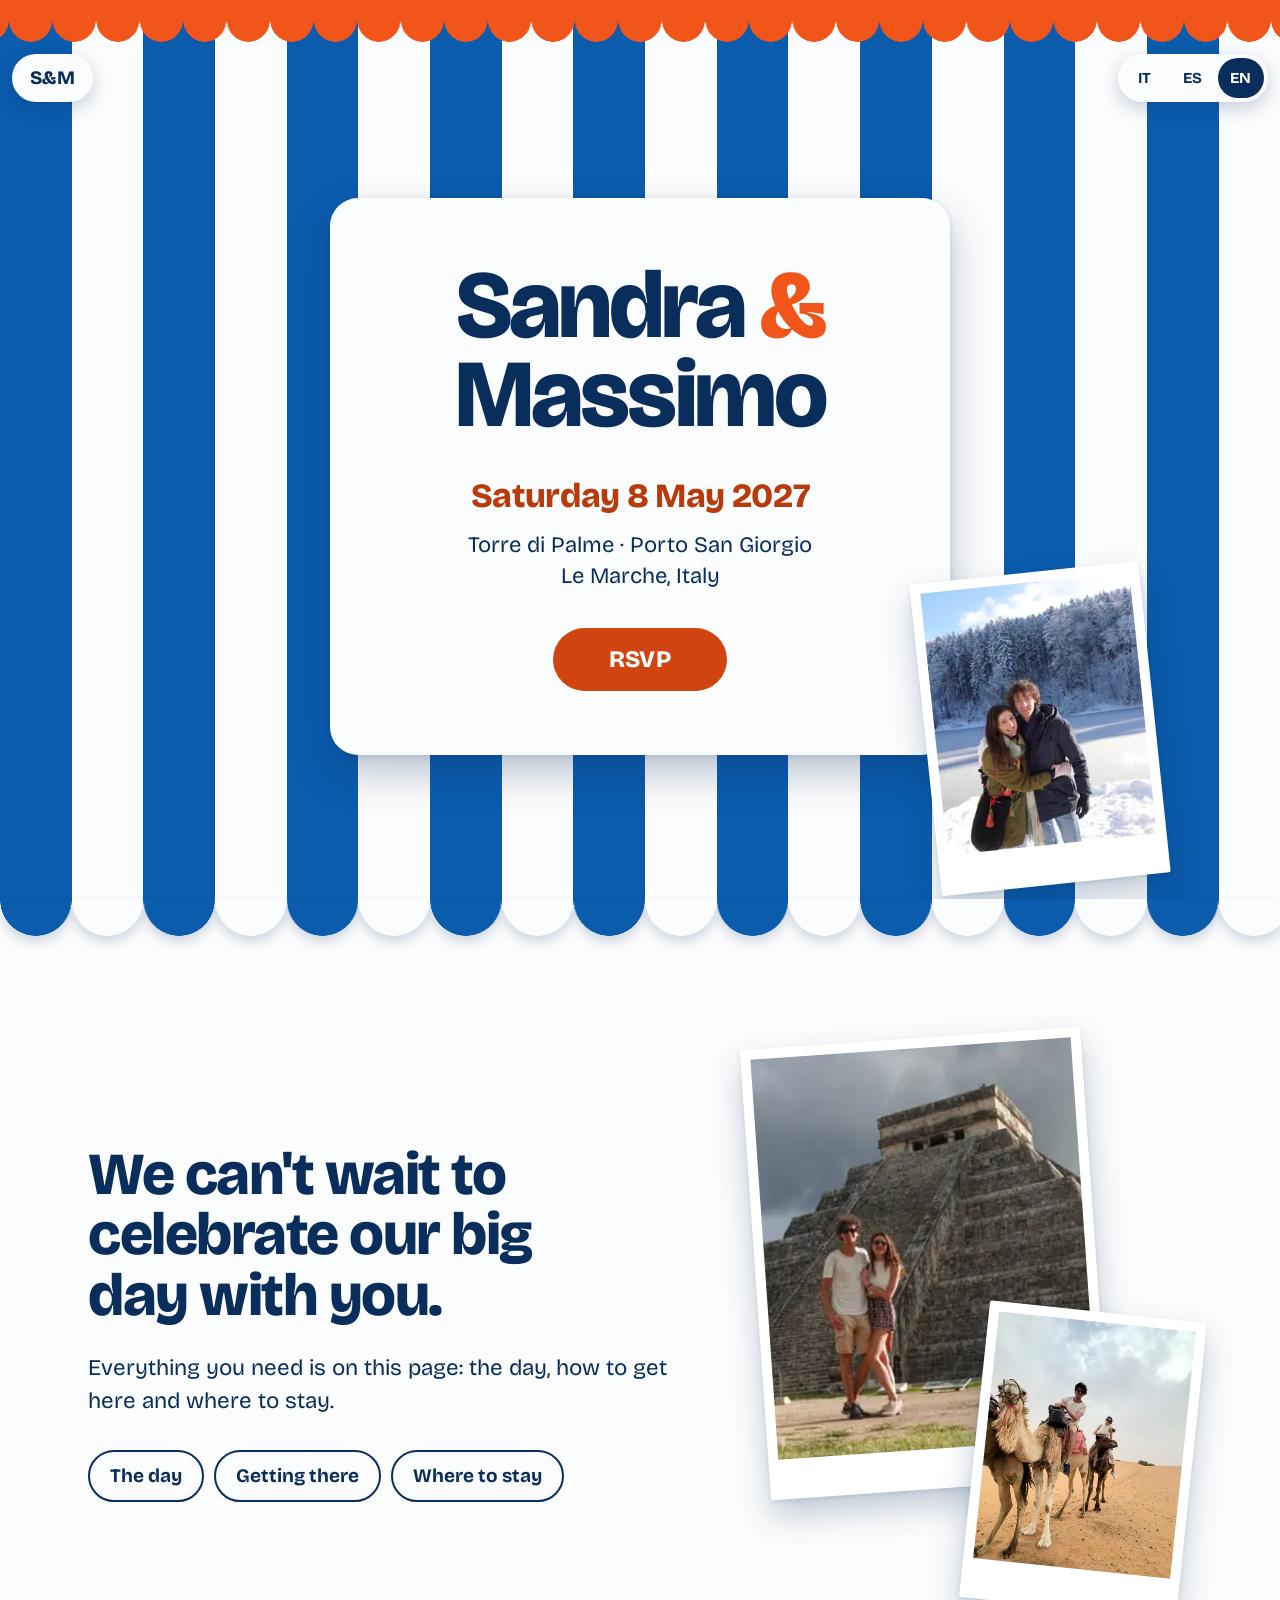
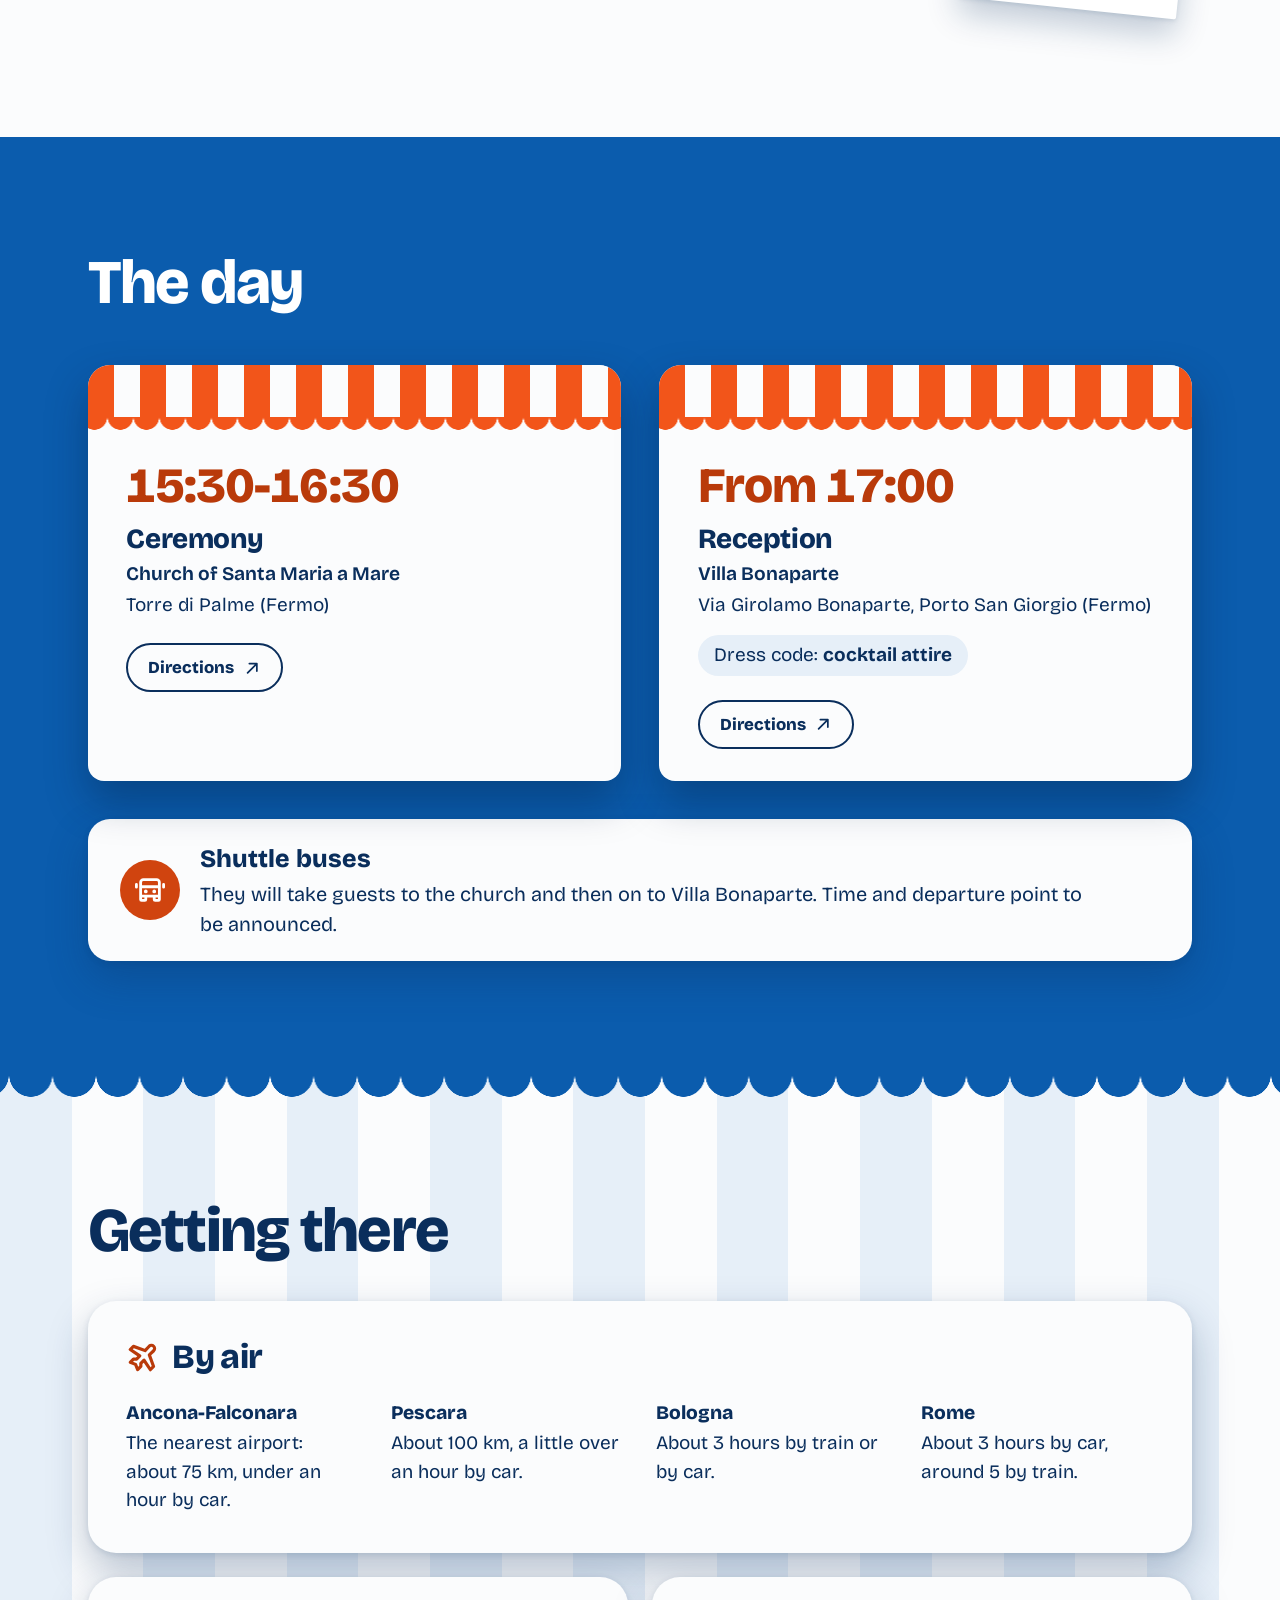
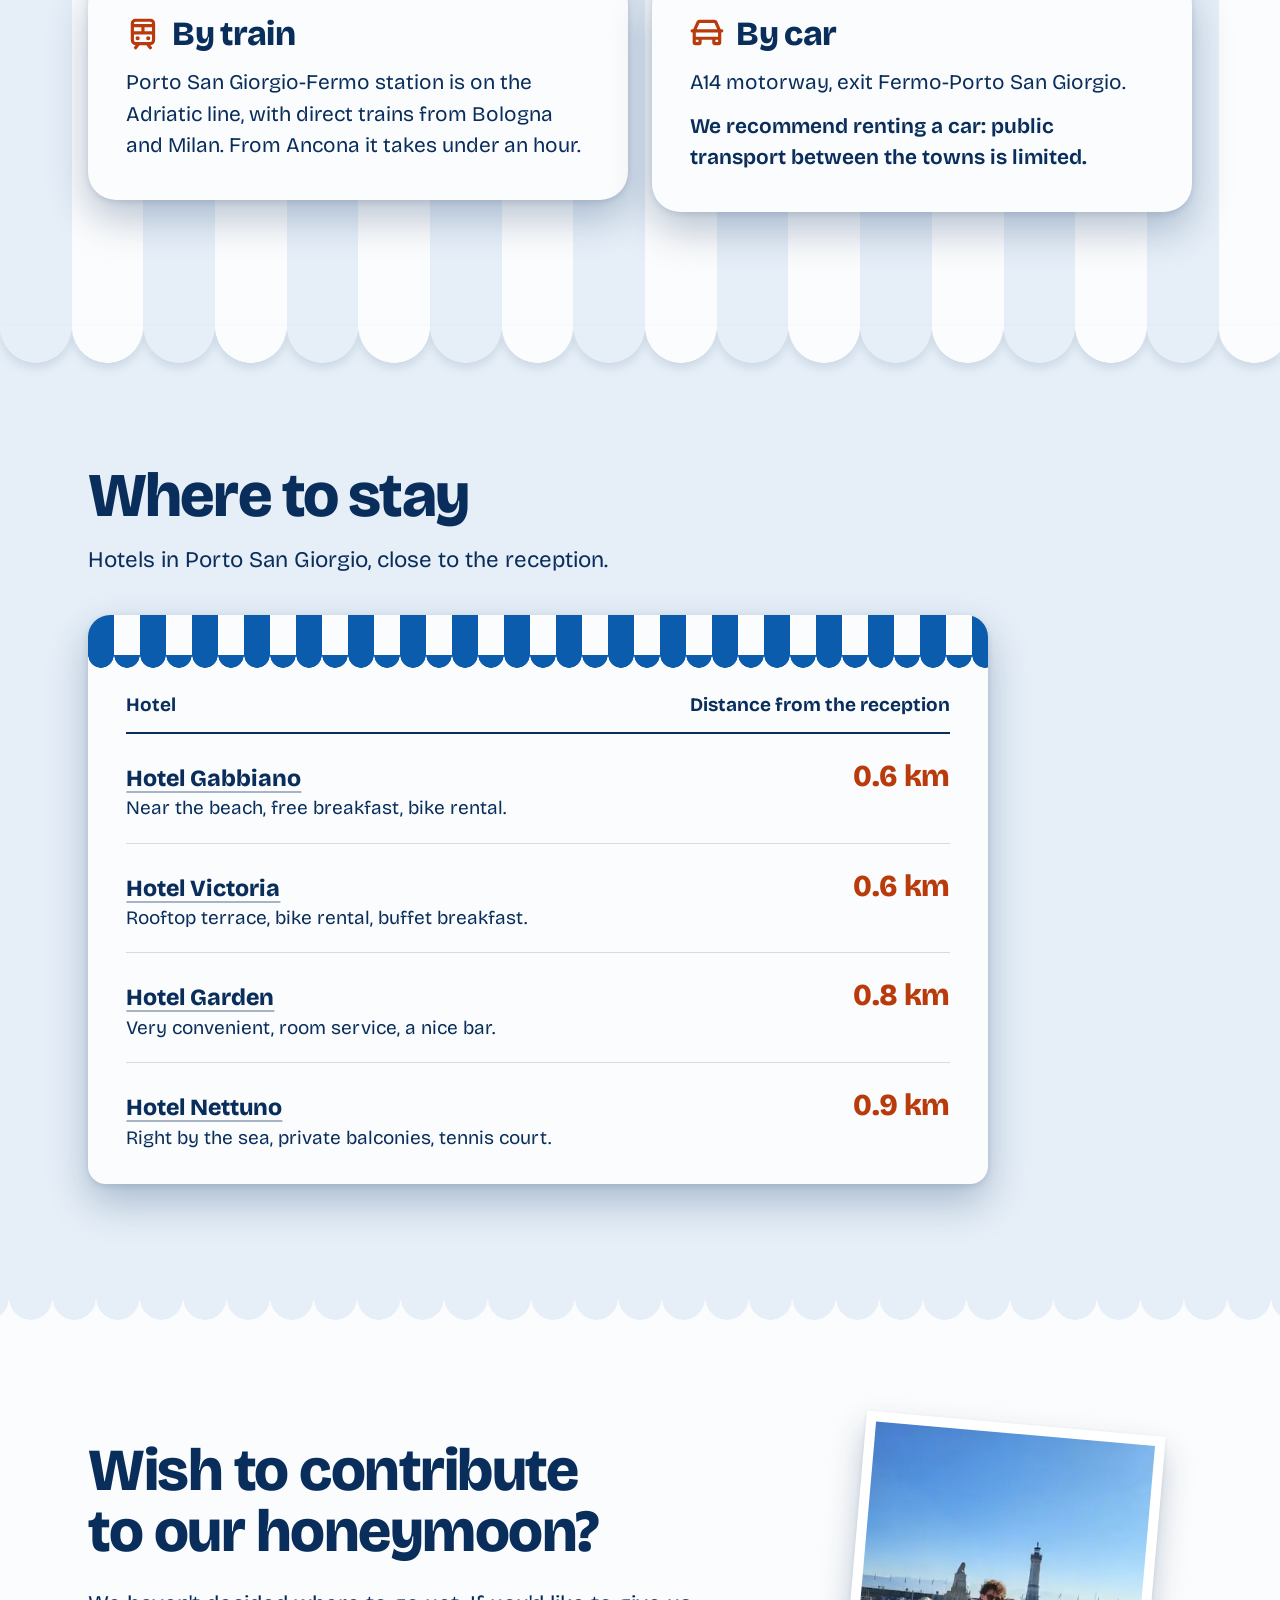
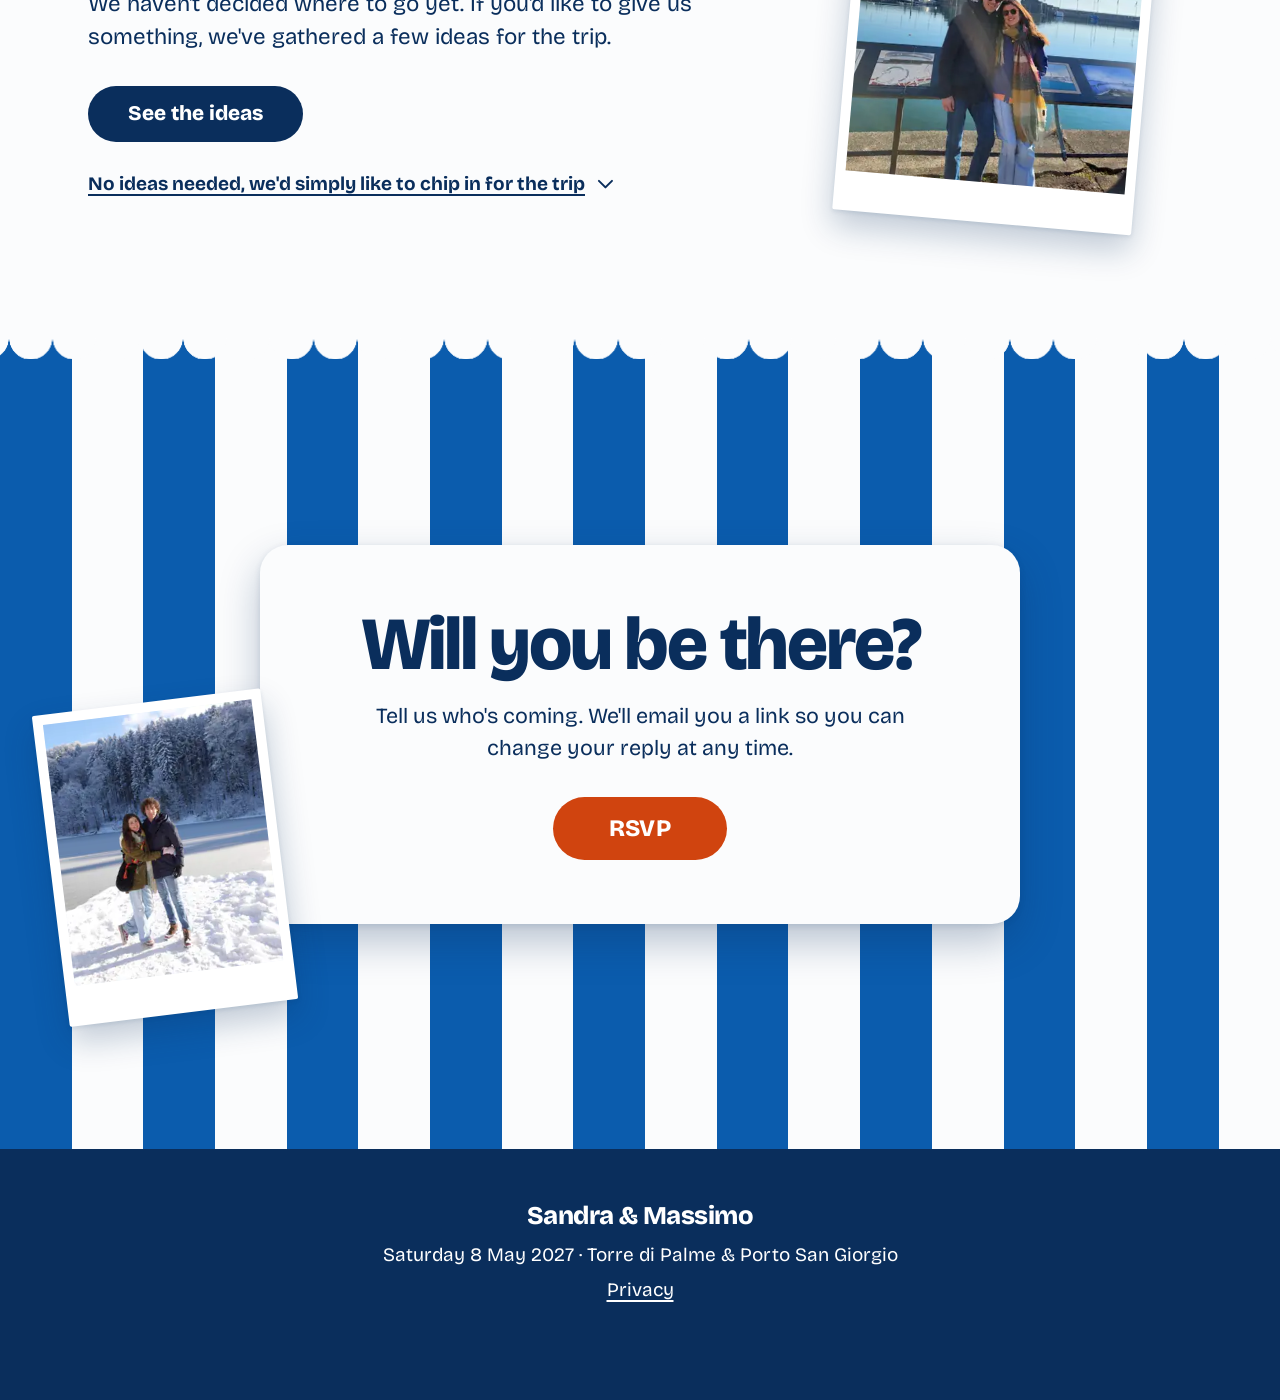
==== index.html @ ba5e3d63 "Wedding website (static copy of the site folder) Co-Authored-By: Claude Opus 5.5 <noreply@anthropic." ====
<!doctype html>
<html lang="en">
<head>
<meta charset="utf-8">
<meta name="viewport" content="width=device-width, initial-scale=1, viewport-fit=cover">
<title>Sandra &amp; Massimo · 8.5.2027</title>
<meta name="description" content="Saturday 8 May 2027, Torre di Palme and Porto San Giorgio (Le Marche, Italy). The day, getting there, where to stay and RSVP." data-i18n-attr="content:meta.desc">
<meta name="robots" content="noindex">
<meta name="theme-color" content="#0B5CAD">
<meta name="color-scheme" content="light">
<meta property="og:type" content="website">
<meta property="og:title" content="Sandra &amp; Massimo · 8.5.2027">
<meta property="og:description" content="Torre di Palme · Porto San Giorgio">
<meta property="og:image" content="https://sandra-and-massimo.github.io/wedding/og.jpg">
<meta property="og:image:width" content="1200">
<meta property="og:image:height" content="630">
<meta name="twitter:card" content="summary_large_image">
<link rel="icon" href="favicon.svg" type="image/svg+xml">
<link rel="preload" href="fonts/bricolage.woff2" as="font" type="font/woff2" crossorigin>
<link rel="preload" as="image" href="img/lake-close-800.webp" imagesrcset="img/lake-close-480.webp 480w, img/lake-close-800.webp 800w, img/lake-close-1200.webp 1200w" imagesizes="(max-width: 760px) 46vw, 300px">
<script>
(function(){var L=['it','es','en'],d=document.documentElement,h=location.hash.slice(1).toLowerCase(),q=(location.search.match(/[?&]lang=(\w\w)/)||[])[1],s=null,b;
try{s=localStorage.getItem('sm-lang')}catch(e){}
b=((navigator.languages&&navigator.languages[0])||navigator.language||'').slice(0,2).toLowerCase();
d.lang=L.indexOf(h)>-1?h:L.indexOf(q)>-1?q:L.indexOf(s)>-1?s:(b==='it'||b==='es')?b:'en';
d.className+=' js';setTimeout(function(){d.classList.add('ready')},1500);})();
</script>
<link rel="stylesheet" href="styles.css">
</head>
<body>
<a class="skip" href="#main" data-i18n="skip">Skip to content</a>

<nav class="langbar" aria-label="Language" data-i18n-attr="aria-label:lang.label">
  <button type="button" data-lang="it" lang="it" aria-label="Italiano">IT</button>
  <button type="button" data-lang="es" lang="es" aria-label="Español">ES</button>
  <button type="button" data-lang="en" lang="en" aria-label="English">EN</button>
</nav>

<header class="hero" id="top">
  <div class="hero-canvas" aria-hidden="true"></div>
  <div class="valance valance--top" aria-hidden="true"></div>
  <span class="monogram" aria-hidden="true">S&amp;M</span>
  <div class="hero-inner">
    <div class="sign hero-sign">
      <h1 class="names">Sandra <span class="amp">&amp;</span><br>Massimo</h1>
      <p class="hero-date" data-i18n="hero.date">Saturday 8 May 2027</p>
      <p class="hero-places"><span>Torre di Palme</span> <span class="sep" aria-hidden="true">·</span> <span>Porto San Giorgio</span><br><span data-i18n="hero.region">Le Marche, Italy</span></p>
      <a class="btn btn--rsvp" id="hero-rsvp" href="rsvp.html" data-href="rsvp.html" data-keep-lang data-i18n="rsvp.button">RSVP</a>
    </div>
    <figure class="polaroid polaroid--hero">
      <img src="img/lake-close-800.webp" srcset="img/lake-close-480.webp 480w, img/lake-close-800.webp 800w, img/lake-close-1200.webp 1200w" sizes="(max-width: 760px) 46vw, 300px" width="800" height="533" alt="Sandra and Massimo hugging on the snowy shore of a frozen lake" data-i18n-attr="alt:alt.lakeClose" fetchpriority="high">
    </figure>
  </div>
</header>

<main id="main" tabindex="-1">

<section class="welcome" aria-labelledby="welcome-title">
  <div class="hem" aria-hidden="true"></div>
  <div class="wrap welcome-grid">
    <div class="welcome-copy">
      <h2 id="welcome-title" class="statement" data-i18n="welcome.title">We can't wait to celebrate our big day with you.</h2>
      <p class="lede" data-i18n="welcome.text">Everything you need is on this page: the day, how to get here and where to stay.</p>
      <ul class="jump" aria-label="On this page" data-i18n-attr="aria-label:jump.label">
        <li><a href="#day" data-i18n="day.title">The day</a></li>
        <li><a href="#travel" data-i18n="travel.title">Getting there</a></li>
        <li><a href="#stay" data-i18n="stay.title">Where to stay</a></li>
      </ul>
    </div>
    <div class="welcome-photos">
      <figure class="polaroid polaroid--a" data-drop>
        <img src="img/pyramid-800.webp" srcset="img/pyramid-480.webp 480w, img/pyramid-800.webp 800w, img/pyramid-1200.webp 1200w" sizes="(max-width: 760px) 62vw, 380px" width="800" height="533" loading="lazy" decoding="async" alt="Sandra and Massimo in front of the pyramid at Chichén Itzá" data-i18n-attr="alt:alt.pyramid">
      </figure>
      <figure class="polaroid polaroid--b" data-drop>
        <img src="img/camels-800.webp" srcset="img/camels-480.webp 360w, img/camels-800.webp 600w, img/camels-1200.webp 900w" sizes="(max-width: 760px) 44vw, 260px" width="600" height="800" loading="lazy" decoding="async" alt="Sandra and Massimo riding camels in the desert" data-i18n-attr="alt:alt.camels">
      </figure>
    </div>
  </div>
</section>

<section class="day" id="day" aria-labelledby="day-title">
  <div class="wrap">
    <h2 id="day-title" class="h2 h2--light" data-i18n="day.title">The day</h2>
    <ol class="cabins">
      <li class="cabin">
        <div class="cabin-roof" aria-hidden="true"></div>
        <div class="cabin-body">
          <p class="cabin-time"><time datetime="2027-05-08T15:30">15:30</time>-<time datetime="2027-05-08T16:30">16:30</time></p>
          <h3 class="cabin-title" data-i18n="day.ceremony">Ceremony</h3>
          <p class="cabin-place" data-i18n="day.church">Church of Santa Maria a Mare</p>
          <p class="cabin-addr">Torre di Palme (Fermo)</p>
          <a class="btn btn--line" href="https://www.google.com/maps/search/?api=1&amp;query=Chiesa+di+Santa+Maria+a+Mare%2C+Torre+di+Palme%2C+Fermo" target="_blank" rel="noopener" aria-describedby="dir-ceremony">
            <span data-i18n="day.directions">Directions</span>
            <svg class="ic" viewBox="0 0 256 256" aria-hidden="true"><path d="M204,64V168a12,12,0,0,1-24,0V93L72.49,200.49a12,12,0,0,1-17-17L163,76H88a12,12,0,0,1,0-24H192A12,12,0,0,1,204,64Z"/></svg>
          </a>
          <span class="vh" id="dir-ceremony" data-i18n="day.mapsCeremony">Church of Santa Maria a Mare on Google Maps</span>
        </div>
      </li>
      <li class="cabin">
        <div class="cabin-roof" aria-hidden="true"></div>
        <div class="cabin-body">
          <p class="cabin-time"><span data-i18n="day.from">From</span> <time datetime="2027-05-08T17:00">17:00</time></p>
          <h3 class="cabin-title" data-i18n="day.reception">Reception</h3>
          <p class="cabin-place">Villa Bonaparte</p>
          <p class="cabin-addr">Via Girolamo Bonaparte, Porto San Giorgio (Fermo)</p>
          <p class="dress"><span data-i18n="day.dressLabel">Dress code</span>: <strong data-i18n="day.dress">cocktail attire</strong></p>
          <a class="btn btn--line" href="https://www.google.com/maps/search/?api=1&amp;query=Villa+Bonaparte%2C+Via+Girolamo+Bonaparte%2C+Porto+San+Giorgio" target="_blank" rel="noopener" aria-describedby="dir-reception">
            <span data-i18n="day.directions">Directions</span>
            <svg class="ic" viewBox="0 0 256 256" aria-hidden="true"><path d="M204,64V168a12,12,0,0,1-24,0V93L72.49,200.49a12,12,0,0,1-17-17L163,76H88a12,12,0,0,1,0-24H192A12,12,0,0,1,204,64Z"/></svg>
          </a>
          <span class="vh" id="dir-reception" data-i18n="day.mapsReception">Villa Bonaparte on Google Maps</span>
        </div>
      </li>
    </ol>
    <div class="shuttle sign">
      <span class="shuttle-ic" aria-hidden="true"><svg class="ic" viewBox="0 0 256 256"><path d="M184,28H72A36,36,0,0,0,36,64V208a20,20,0,0,0,20,20H84a20,20,0,0,0,20-20V192h48v16a20,20,0,0,0,20,20h28a20,20,0,0,0,20-20V64A36,36,0,0,0,184,28ZM60,168V112H196v56ZM72,52H184a12,12,0,0,1,12,12V88H60V64A12,12,0,0,1,72,52Zm8,152H60V192H80Zm96,0V192h20v12Zm-68-64a16,16,0,1,1-16-16A16,16,0,0,1,108,140Zm72,0a16,16,0,1,1-16-16A16,16,0,0,1,180,140Zm76-60v24a12,12,0,0,1-24,0V80a12,12,0,0,1,24,0ZM24,80v24a12,12,0,0,1-24,0V80a12,12,0,0,1,24,0Z"/></svg></span>
      <p><strong data-i18n="day.shuttleTitle">Shuttle buses</strong> <span data-i18n="day.shuttle">They will take guests to the church and then on to Villa Bonaparte. Time and departure point to be announced.</span></p>
    </div>
  </div>
  <div class="valance valance--hang valance--blue" aria-hidden="true"></div>
</section>

<section class="travel" id="travel" aria-labelledby="travel-title">
  <div class="wrap">
    <h2 id="travel-title" class="h2" data-i18n="travel.title">Getting there</h2>
    <div class="modes">
      <article class="mode sign">
        <h3 class="mode-name"><svg class="ic mode-ic" viewBox="0 0 256 256" aria-hidden="true"><path d="M190,115.31,217.21,89.7l.26-.26a36,36,0,0,0-50.91-50.91c-.09.08-.17.17-.26.26L140.69,66,60.1,36.71A12,12,0,0,0,47.52,39.5l-24,24A12,12,0,0,0,25.34,82l59.83,39.88L75,132H56a12,12,0,0,0-8.48,3.51l-24,24a12,12,0,0,0,4,19.62l35.23,14.1,14.06,35.14.09.22a12,12,0,0,0,19.76,3.7l23.81-23.81A12,12,0,0,0,124,200V181l10.13-10.13L174,230.65a12,12,0,0,0,18.47,1.830l24-24a12,12,0,0,0,2.79-12.59Zm-4.11,89.85L146,145.33a12,12,0,0,0-8.8-5.28A11.66,11.66,0,0,0,136,140a12,12,0,0,0-8.49,3.52l-24,24A12,12,0,0,0,100,176v19l-7.62,7.62-9.24-23.1a12,12,0,0,0-6.69-6.690l-23.1-9.24L61,156H80a12,12,0,0,0,8.48-3.51l24-24A12,12,0,0,0,110.66,110L50.84,70.12l8.24-8.25,80.83,29.39a12,12,0,0,0,12.84-3.05l30.89-32.82a12,12,0,0,1,17,17l-32.82,30.89a12,12,0,0,0-3.06,12.84l29.4,80.82Z"/></svg><span data-i18n="travel.air">By air</span></h3>
        <dl class="facts">
          <div><dt>Ancona-Falconara</dt><dd data-i18n="travel.ancona">The nearest airport: about 75 km, under an hour by car.</dd></div>
          <div><dt>Pescara</dt><dd data-i18n="travel.pescara">About 100 km, a little over an hour by car.</dd></div>
          <div><dt data-i18n="travel.bologna">Bologna</dt><dd data-i18n="travel.bolognaText">About 3 hours by train or by car.</dd></div>
          <div><dt data-i18n="travel.rome">Rome</dt><dd data-i18n="travel.romeText">About 3 hours by car, about 5 by train.</dd></div>
        </dl>
      </article>
      <article class="mode sign">
        <h3 class="mode-name"><svg class="ic mode-ic" viewBox="0 0 256 256" aria-hidden="true"><path d="M184,20H72A36,36,0,0,0,36,56V184a36,36,0,0,0,36,36h0l-9.6,12.8a12,12,0,1,0,19.2,14.4L102,220h52l20.4,27.2a12,12,0,0,0,19.2-14.4L184,220h0a36,36,0,0,0,36-36V56A36,36,0,0,0,184,20ZM60,116V84h56v32Zm80-32h56v32H140ZM72,44H184a12,12,0,0,1,12,12v4H60V56A12,12,0,0,1,72,44ZM184,196H72a12,12,0,0,1-12-12V140H196v44A12,12,0,0,1,184,196Zm-80-28a16,16,0,1,1-16-16A16,16,0,0,1,104,168Zm80,0a16,16,0,1,1-16-16A16,16,0,0,1,184,168Z"/></svg><span data-i18n="travel.train">By train</span></h3>
        <p data-i18n="travel.trainText">Porto San Giorgio-Fermo station is on the Adriatic line, with direct trains from Bologna and Milan. From Ancona it takes under an hour.</p>
      </article>
      <article class="mode sign">
        <h3 class="mode-name"><svg class="ic mode-ic" viewBox="0 0 256 256" aria-hidden="true"><path d="M240,100h-8.2L205.08,39.88A20,20,0,0,0,186.8,28H69.2A20,20,0,0,0,50.92,39.88L24.2,100H16a12,12,0,0,0,0,24h4v76a20,20,0,0,0,20,20H68a20,20,0,0,0,20-20V180h80v20a20,20,0,0,0,20,20h28a20,20,0,0,0,20-20V124h4a12,12,0,0,0,0-24ZM71.8,52H184.2l21.33,48H50.47ZM64,196H44V180H64Zm128,0V180h20v16Zm20-40H44V124H212Z"/></svg><span data-i18n="travel.car">By car</span></h3>
        <p data-i18n="travel.carText">A14 motorway, exit Fermo-Porto San Giorgio.</p>
        <p class="note" data-i18n="travel.carNote">We recommend renting a car: public transport between the towns is limited.</p>
      </article>
    </div>
  </div>
</section>

<section class="stay" id="stay" aria-labelledby="stay-title">
  <div class="hem hem--pale" aria-hidden="true"></div>
  <div class="wrap">
    <h2 id="stay-title" class="h2" data-i18n="stay.title">Where to stay</h2>
    <p class="lede" data-i18n="stay.intro">Hotels in Porto San Giorgio, close to the reception.</p>
    <div class="board sign">
      <div class="board-roof" aria-hidden="true"></div>
      <p class="board-head"><span>Hotel</span><span data-i18n="stay.distHead">Distance from the reception</span></p>
      <ul class="hotels">
        <li class="hotel">
          <div class="hotel-main">
            <h3><a href="https://www.google.com/maps/search/?api=1&amp;query=Hotel+Gabbiano+Porto+San+Giorgio" target="_blank" rel="noopener">Hotel Gabbiano</a></h3>
            <p data-i18n="stay.gabbiano">Near the beach, free breakfast, bike rental.</p>
          </div>
          <p class="hotel-km" data-i18n="stay.km06">0.6 km</p>
        </li>
        <li class="hotel">
          <div class="hotel-main">
            <h3><a href="https://www.google.com/maps/search/?api=1&amp;query=Hotel+Victoria+Porto+San+Giorgio" target="_blank" rel="noopener">Hotel Victoria</a></h3>
            <p data-i18n="stay.victoria">Rooftop terrace, bike rental, buffet breakfast.</p>
          </div>
          <p class="hotel-km" data-i18n="stay.km06">0.6 km</p>
        </li>
        <li class="hotel">
          <div class="hotel-main">
            <h3><a href="https://www.google.com/maps/search/?api=1&amp;query=Hotel+Garden+Porto+San+Giorgio" target="_blank" rel="noopener">Hotel Garden</a></h3>
            <p data-i18n="stay.garden">Very convenient, room service, a nice bar.</p>
          </div>
          <p class="hotel-km" data-i18n="stay.km08">0.8 km</p>
        </li>
        <li class="hotel">
          <div class="hotel-main">
            <h3><a href="https://www.google.com/maps/search/?api=1&amp;query=Hotel+Nettuno+Porto+San+Giorgio" target="_blank" rel="noopener">Hotel Nettuno</a></h3>
            <p data-i18n="stay.nettuno">Right by the sea, private balconies, tennis court.</p>
          </div>
          <p class="hotel-km" data-i18n="stay.km09">0.9 km</p>
        </li>
      </ul>
    </div>
  </div>
  <div class="valance valance--hang valance--tint" aria-hidden="true"></div>
</section>

<section class="gift-cta" id="honeymoon" aria-labelledby="gift-title">
  <div class="wrap gift-cta-grid">
    <div class="gift-cta-copy">
      <h2 id="gift-title" class="statement" data-i18n="giftcta.title">Wish to contribute to our honeymoon?</h2>
      <p class="lede" data-i18n="giftcta.text">We haven't decided where to go yet. If you'd like to give us something, we've gathered a few ideas for the trip.</p>
      <a class="btn btn--navy" href="honeymoon.html" data-href="honeymoon.html" data-keep-lang data-i18n="giftcta.button">See the ideas</a>
      <details class="direct" id="direct">
        <summary><span data-i18n="giftcta.direct">No ideas needed, we'd simply like to chip in for the trip</span><svg class="ic direct-caret" viewBox="0 0 256 256" aria-hidden="true" data-icon="caret-down"></svg></summary>
        <div class="direct-body">
          <p data-i18n="g.directIntro">Here's everything you need. If you'd like us to know the gift is from you, write your name in the payment description.</p>
          <div class="pay-methods" id="direct-methods"></div>
          <p class="direct-thanks" data-i18n="g.directThanks">Thank you, from both of us!</p>
        </div>
      </details>
    </div>
    <figure class="polaroid polaroid--gift" data-drop>
      <img src="img/harbour-800.webp" srcset="img/harbour-480.webp 360w, img/harbour-800.webp 600w, img/harbour-1200.webp 900w" sizes="(max-width: 760px) 58vw, 300px" width="600" height="800" loading="lazy" decoding="async" alt="Sandra and Massimo on a harbour wall in winter, with a lighthouse and a lion statue on the water behind them" data-i18n-attr="alt:alt.harbour">
    </figure>
  </div>
  <div class="valance valance--hang valance--canvas" aria-hidden="true"></div>
</section>

<section class="rsvp" id="rsvp" aria-labelledby="rsvp-title">
  <div class="hero-canvas" aria-hidden="true"></div>
  <div class="rsvp-inner">
    <div class="sign rsvp-sign">
      <h2 id="rsvp-title" class="rsvp-title" data-i18n="rsvp.title">Will you be there?</h2>
      <p data-i18n="rsvp.text">Tell us who's coming. We'll email you a link so you can change your reply at any time.</p>
      <a class="btn btn--rsvp" id="close-rsvp" href="rsvp.html" data-href="rsvp.html" data-keep-lang data-i18n="rsvp.button">RSVP</a>
    </div>
    <figure class="polaroid polaroid--close" data-drop>
      <img src="img/lake-wide-800.webp" srcset="img/lake-wide-480.webp 480w, img/lake-wide-800.webp 800w, img/lake-wide-1200.webp 1200w" sizes="(max-width: 760px) 60vw, 300px" width="800" height="533" loading="lazy" decoding="async" alt="Sandra and Massimo standing in the snow at the edge of a frozen lake, with a snowy forest behind" data-i18n-attr="alt:alt.lakeWide">
    </figure>
  </div>
</section>

</main>

<footer class="foot">
  <p class="foot-names">Sandra &amp; Massimo</p>
  <p data-i18n="foot.date">8 May 2027 · Torre di Palme &amp; Porto San Giorgio</p>
  <p><a href="privacy.html" data-href="privacy.html" data-keep-lang data-i18n="foot.privacy">Privacy</a></p>
</footer>

<a class="btn btn--rsvp float-rsvp" href="rsvp.html" data-href="rsvp.html" data-keep-lang data-i18n="rsvp.button" tabindex="-1" aria-hidden="true">RSVP</a>

<script src="icons.js"></script>
<script src="gift-config.js"></script>
<script src="main.js"></script>
<script src="pay.js"></script>
</body>
</html>
---- styles.css ----
/* Sandra & Massimo: beach club on the Porto San Giorgio seafront */

@font-face {
  font-family: "Bricolage";
  src: url("fonts/bricolage.woff2") format("woff2-variations"), url("fonts/bricolage.woff2") format("woff2");
  font-weight: 200 800;
  font-style: normal;
  font-display: swap;
  unicode-range: U+0000-00FF, U+0131, U+0152-0153, U+02BB-02BC, U+02C6, U+02DA, U+02DC, U+0304, U+0308, U+0329, U+2000-206F, U+20AC, U+2122, U+2191, U+2193, U+2212, U+2215, U+FEFF, U+FFFD;
}

:root {
  --blue: #0B5CAD;
  --navy: #0A2E5C;
  --canvas: #FBFCFD;
  --tint: #E6EFF8;
  --orange: #F2551A;      /* canvas and valances */
  --orange-btn: #D0440F;  /* buttons, white text 4.6:1 */
  --orange-ink: #B93A0A;  /* orange text on light grounds */
  --s: clamp(44px, 5.6vw, 80px);   /* stripe width */
  --d: clamp(28px, 3.4vw, 48px);   /* scallop diameter */
  --band: clamp(14px, 1.6vw, 22px);
  --pill-top: calc(env(safe-area-inset-top) + var(--band) + var(--d) / 2 + 12px);
  --shadow: 0 18px 40px rgb(10 46 92 / .28), 0 2px 6px rgb(10 46 92 / .12);
  --ease-out: cubic-bezier(.23, 1, .32, 1);
  --font: "Bricolage", ui-sans-serif, system-ui, "Segoe UI", Roboto, sans-serif;
  color-scheme: light;
}

*, *::before, *::after { box-sizing: border-box; }
[hidden] { display: none !important; }
* { margin: 0; }
html { -webkit-text-size-adjust: 100%; scroll-padding-top: 72px; }
@media (prefers-reduced-motion: no-preference) { html { scroll-behavior: smooth; } }
body {
  font-family: var(--font);
  font-optical-sizing: auto;
  font-size: clamp(1.0625rem, .35vw + 1rem, 1.1875rem);
  line-height: 1.5;
  color: var(--navy);
  background: var(--canvas);
  -webkit-tap-highlight-color: transparent;
  scrollbar-color: var(--blue) var(--tint);
}
img { display: block; max-width: 100%; height: auto; }
a { color: inherit; text-underline-offset: .22em; text-decoration-thickness: 2px; }
h1, h2, h3, h4 { text-wrap: balance; line-height: 1.05; }
p { text-wrap: pretty; }
::selection { background: var(--blue); color: #fff; }
:focus-visible { outline: 3px solid var(--navy); outline-offset: 3px; box-shadow: 0 0 0 6px #fff; }
.vh { position: absolute !important; width: 1px; height: 1px; overflow: hidden; clip: rect(0 0 0 0); white-space: nowrap; }
.skip { position: fixed; left: 12px; top: 12px; z-index: 50; background: var(--navy); color: #fff; padding: 12px 18px; border-radius: 999px; font-weight: 700; transform: translateY(-160%); }
.skip:focus { transform: none; }
.wrap { width: min(1200px, 100%); margin-inline: auto; padding-inline: max(16px, env(safe-area-inset-left)) max(16px, env(safe-area-inset-right)); }
@media (min-width: 761px) { .wrap { padding-inline: clamp(24px, 4vw, 48px); } }
#main:focus { outline: none; box-shadow: none; }

/* ---------- canvas, valances, signs, prints ---------- */
.hero-canvas {
  position: absolute; inset: 0; z-index: -1;
  background: repeating-linear-gradient(90deg, var(--blue) 0 var(--s), var(--canvas) var(--s) calc(var(--s) * 2));
  background-position: 50% 0;
}
.valance {
  --c: var(--orange);
  height: calc(var(--band) + var(--d) / 2);
  background:
    radial-gradient(circle at 50% 0, var(--c) calc(var(--d) / 2 - .5px), transparent calc(var(--d) / 2)) 50% var(--band) / var(--d) calc(var(--d) / 2) repeat-x,
    linear-gradient(var(--c), var(--c)) 0 0 / 100% var(--band) no-repeat;
  pointer-events: none;
}
.valance--top { position: absolute; inset: 0 0 auto; z-index: 1; }
.valance--hang { --band: 0px; position: absolute; left: 0; right: 0; top: calc(100% - 1px); z-index: 2; }
.valance--blue { --c: var(--blue); }
.valance--tint { --c: var(--tint); }

.sign { background: var(--canvas); border-radius: 28px; box-shadow: var(--shadow); }

.polaroid { --r: 0deg; background: #fff; padding: 10px 10px 40px; border-radius: 2px; box-shadow: 0 16px 32px rgb(10 46 92 / .24), 0 2px 4px rgb(10 46 92 / .1); transform: rotate(var(--r)); }
.polaroid img { width: 100%; aspect-ratio: 4 / 5; object-fit: cover; background: var(--tint); }

/* ---------- buttons ---------- */
.btn { display: inline-flex; align-items: center; justify-content: center; gap: .5em; font-weight: 800; text-decoration: none; border-radius: 999px; transition: transform 160ms var(--ease-out), background-color 200ms ease, color 200ms ease, opacity 220ms ease; }
.btn:active { transform: scale(.97); }
.btn--rsvp { background: var(--orange-btn); color: #fff; font-size: clamp(1.2rem, .6vw + 1rem, 1.5rem); min-height: 60px; padding: 14px 56px; letter-spacing: .01em; }
.btn--line { border: 2px solid var(--navy); color: var(--navy); min-height: 48px; padding: 10px 20px; font-size: 1.05rem; }
.ic { width: 1.1em; height: 1.1em; fill: currentColor; flex: none; }
@media (hover: hover) and (pointer: fine) {
  .btn--rsvp:hover { background: #B23A0C; }
  .btn--line:hover { background: var(--navy); color: #fff; }
  .hotel h3 a:hover { text-decoration-color: currentColor; }
  .jump a:hover { background: var(--navy); color: #fff; }
  .langbar button:hover:not([aria-pressed="true"]) { background: var(--tint); }
}

/* ---------- language pill ---------- */
.langbar {
  position: fixed; z-index: 30;
  top: var(--pill-top); right: max(12px, env(safe-area-inset-right));
  display: flex; gap: 2px; padding: 4px; border-radius: 999px;
  background: var(--canvas); box-shadow: 0 6px 18px rgb(10 46 92 / .22);
}
.langbar button {
  font: inherit; font-weight: 700; font-size: .95rem; letter-spacing: .04em;
  min-width: 46px; min-height: 40px; border: 0; border-radius: 999px;
  background: transparent; color: var(--navy); cursor: pointer;
  transition: background-color 180ms ease, color 180ms ease, transform 160ms var(--ease-out);
}
.langbar button:active { transform: scale(.94); }
.langbar button[aria-pressed="true"] { background: var(--navy); color: #fff; }

/* ---------- hero ---------- */
.hero {
  position: relative; isolation: isolate; overflow: hidden;
  min-height: 100svh;
  display: grid; place-items: center;
  padding: calc(var(--band) + var(--d) / 2 + 92px) 16px clamp(56px, 9vh, 104px);
}
.monogram {
  position: absolute; z-index: 2; top: var(--pill-top); left: max(12px, env(safe-area-inset-left));
  background: var(--canvas); color: var(--navy); font-weight: 800; letter-spacing: .02em;
  padding: 8px 18px; min-height: 48px; display: grid; place-items: center; border-radius: 999px; box-shadow: 0 6px 18px rgb(10 46 92 / .22);
}
.hero-inner { position: relative; width: min(620px, 100% - 440px); }
.hero-sign { padding: clamp(36px, 5vw, 64px) clamp(20px, 4vw, 56px); text-align: center; position: relative; z-index: 1; }
.names { font-size: clamp(3.5rem, 7.2vw + 1rem, 6rem); font-weight: 800; letter-spacing: -.03em; line-height: .92; }
.amp { color: var(--orange); }
.hero-date { color: var(--orange-ink); font-weight: 800; font-size: clamp(1.45rem, 1.4vw + 1rem, 2.25rem); margin-top: clamp(20px, 3vw, 32px); letter-spacing: -.01em; }
.hero-places { font-size: clamp(1.05rem, .6vw + .9rem, 1.4rem); margin-top: 8px; line-height: 1.4; }
.hero-sign .btn--rsvp { margin-top: clamp(24px, 3vw, 36px); }
.polaroid--hero { --r: -6deg; position: absolute; z-index: 2; width: clamp(210px, 18vw, 260px); right: -205px; bottom: -130px; }

@media (max-width: 1100px) {
  .hero { place-items: start center; padding-top: calc(var(--band) + var(--d) / 2 + 80px); }
  .hero-inner { width: min(620px, 100%); }
  .polaroid--hero { --r: 5deg; position: relative; right: auto; bottom: auto; width: min(46vw, 260px); margin: -18px 6px 0 auto; }
}
@media (max-width: 760px) {
  .hero-sign .btn--rsvp { display: flex; width: 100%; padding-inline: 20px; }
  .hero-places .sep { display: none; }
  .hero-places span:first-child::after { content: ""; display: block; }
}

/* ---------- welcome ---------- */
.welcome { position: relative; padding-block: calc(var(--s) / 2 + clamp(64px, 8vw, 112px)) clamp(80px, 10vw, 144px); }
.hem { position: absolute; left: 0; right: 0; top: -1px; height: calc(var(--s) / 2 + 1px); filter: drop-shadow(0 6px 6px rgb(10 46 92 / .18)); pointer-events: none; }
.hem::before { content: ""; position: absolute; inset: 0;
  background: repeating-linear-gradient(90deg, var(--h1, var(--blue)) 0 var(--s), var(--h2, var(--canvas)) var(--s) calc(var(--s) * 2));
  -webkit-mask: linear-gradient(#000, #000) 0 0 / 100% 1px no-repeat, radial-gradient(circle at 50% 0, #000 calc(var(--s) / 2 - .5px), transparent calc(var(--s) / 2)) 0 1px / var(--s) calc(var(--s) / 2) repeat-x;
          mask: linear-gradient(#000, #000) 0 0 / 100% 1px no-repeat, radial-gradient(circle at 50% 0, #000 calc(var(--s) / 2 - .5px), transparent calc(var(--s) / 2)) 0 1px / var(--s) calc(var(--s) / 2) repeat-x; }
.welcome-grid { display: grid; grid-template-columns: 1.15fr .85fr; gap: clamp(40px, 6vw, 96px); align-items: center; }
.statement { font-size: clamp(2.25rem, 3.4vw + 1rem, 4.25rem); font-weight: 800; letter-spacing: -.025em; line-height: 1.02; max-width: 16ch; }
.lede { font-size: clamp(1.15rem, .5vw + 1rem, 1.4rem); margin-top: 24px; max-width: 44ch; }
.jump { list-style: none; padding: 0; display: flex; flex-wrap: wrap; gap: 10px; margin-top: 32px; }
.jump a { display: inline-flex; align-items: center; min-height: 48px; padding: 10px 20px; border: 2px solid var(--navy); border-radius: 999px; font-weight: 700; text-decoration: none; transition: background-color 200ms ease, color 200ms ease, transform 160ms var(--ease-out); }
.jump a:active { transform: scale(.97); }
.welcome-photos { position: relative; padding-bottom: 120px; }
.polaroid--a { --r: -4deg; width: min(380px, 78%); }
.polaroid--b { --r: 6deg; position: absolute; right: 0; bottom: 0; width: min(250px, 50%); }
@media (max-width: 760px) {
  .welcome-grid { grid-template-columns: 1fr; }
  .welcome-photos { padding-bottom: 96px; margin-inline: 6px; }
  .polaroid--a { width: 72%; }
  .polaroid--b { width: 46%; }
}

/* ---------- the day ---------- */
.day { position: relative; background: var(--blue); color: #fff; padding-block: clamp(80px, 9vw, 128px); }
.h2 { font-size: clamp(2.5rem, 3.6vw + 1rem, 4.25rem); font-weight: 800; letter-spacing: -.03em; line-height: 1; }
.h2--light { color: #fff; }
.h3 { font-size: clamp(1.6rem, 1.4vw + 1rem, 2.25rem); font-weight: 800; letter-spacing: -.02em; }
.cabins { list-style: none; padding: 0; display: grid; grid-template-columns: repeat(2, 1fr); gap: clamp(20px, 3vw, 40px); margin-top: clamp(32px, 4vw, 56px); }
.cabin { background: var(--canvas); color: var(--navy); border-radius: 22px 22px 16px 16px; overflow: hidden; box-shadow: 0 20px 40px rgb(3 26 56 / .35); display: flex; flex-direction: column; }
.cabin-roof { --c: var(--orange); position: relative; height: 52px; flex: none; background: repeating-linear-gradient(90deg, var(--orange) 0 26px, var(--canvas) 26px 52px); background-position: 50% 0; }
.cabin-roof::after { content: ""; position: absolute; left: 0; right: 0; top: 100%; height: 13px; background: radial-gradient(circle at 50% 0, var(--orange) 12.5px, transparent 13px) 50% 0 / 26px 13px repeat-x; }
.cabin-body { padding: 44px clamp(20px, 3vw, 40px) 32px; display: flex; flex-direction: column; align-items: flex-start; flex: 1; }
.cabin-time { font-size: clamp(2.25rem, 2.6vw + 1rem, 3.5rem); font-weight: 800; color: var(--orange-ink); letter-spacing: -.02em; line-height: 1; font-variant-numeric: tabular-nums; }
.cabin-title { font-size: clamp(1.5rem, .8vw + 1.1rem, 2rem); font-weight: 800; margin-top: 14px; letter-spacing: -.015em; }
.cabin-place { font-size: 1.2rem; font-weight: 650; margin-top: 6px; }
.cabin-addr { margin-top: 2px; }
.dress { margin-top: 16px; background: var(--tint); padding: 6px 16px; border-radius: 999px; }
.cabin-body .btn--line { margin-top: auto; }
.cabin-addr + .btn--line, .dress + .btn--line { margin-top: 24px; }
.shuttle { display: flex; gap: 20px; align-items: center; margin-top: clamp(20px, 3vw, 40px); padding: 22px clamp(20px, 3vw, 32px); color: var(--navy); border-radius: 22px; }
.shuttle p { font-size: clamp(1.05rem, .4vw + 1rem, 1.25rem); }
.shuttle strong { display: block; font-size: 1.25em; font-weight: 800; }
.shuttle-ic { flex: none; width: 60px; height: 60px; border-radius: 50%; background: var(--orange-btn); color: #fff; display: grid; place-items: center; }
.shuttle-ic .ic { width: 30px; height: 30px; }
@media (max-width: 760px) {
  .cabins { grid-template-columns: 1fr; }
  .shuttle { align-items: flex-start; }
  .shuttle-ic { width: 52px; height: 52px; }
}

/* ---------- getting there ---------- */
.travel { padding-block: calc(var(--d) / 2 + clamp(64px, 8vw, 112px)) clamp(80px, 9vw, 128px); background: repeating-linear-gradient(90deg, var(--tint) 0 var(--s), var(--canvas) var(--s) calc(var(--s) * 2)); }
.modes { margin-top: clamp(28px, 3vw, 44px); display: grid; grid-template-columns: 1fr 1fr; gap: clamp(16px, 2vw, 24px); align-items: start; }
.mode { padding: clamp(24px, 3vw, 40px); }
.mode:first-child { grid-column: 1 / -1; }
.mode-name { display: flex; align-items: center; gap: 12px; font-size: clamp(1.6rem, 1.4vw + 1rem, 2.25rem); font-weight: 800; letter-spacing: -.02em; }
.mode-ic { width: 1em; height: 1em; color: var(--orange-ink); }
.mode > p { max-width: 54ch; font-size: 1.1em; margin-top: 16px; }
.mode .note { margin-top: 12px; font-weight: 650; }
.facts { display: grid; grid-template-columns: repeat(4, minmax(0, 1fr)); gap: 22px 32px; margin-top: 24px; }
@media (max-width: 1100px) { .facts { grid-template-columns: repeat(2, minmax(0, 1fr)); } }
.facts dt { font-weight: 800; font-size: 1.2rem; }
.facts dd { margin: 2px 0 0; }
@media (max-width: 860px) {
  .modes { grid-template-columns: 1fr; }
}
@media (max-width: 560px) { .facts { grid-template-columns: 1fr; gap: 16px; } }

/* ---------- where to stay ---------- */
.stay { position: relative; background: var(--tint); padding-block: calc(var(--s) / 2 + clamp(64px, 8vw, 112px)) clamp(80px, 9vw, 120px); }
.hem--pale { --h1: var(--tint); --h2: var(--canvas); filter: drop-shadow(0 5px 5px rgb(10 46 92 / .12)); }
.stay > .wrap > .lede { margin-top: 16px; }
.board { margin-top: clamp(28px, 3vw, 40px); max-width: 900px; overflow: hidden; border-radius: 22px 22px 18px 18px; }
.board-roof { position: relative; height: 40px; background: repeating-linear-gradient(90deg, var(--blue) 0 26px, var(--canvas) 26px 52px); }
.board-roof::after { content: ""; position: absolute; left: 0; right: 0; top: 100%; height: 13px; background: radial-gradient(circle at 50% 0, var(--blue) 12.5px, transparent 13px) 0 0 / 26px 13px repeat-x; }
.board-head { display: flex; justify-content: space-between; gap: 16px; padding: 36px clamp(20px, 3vw, 40px) 12px; font-weight: 700; border-bottom: 2px solid var(--navy); margin-inline: clamp(20px, 3vw, 40px); padding-inline: 0; }
.hotels { list-style: none; padding: 0 clamp(20px, 3vw, 40px) 12px; }
.hotel { display: flex; justify-content: space-between; align-items: baseline; gap: 20px; padding-block: 20px; }
.hotel + .hotel { border-top: 1px solid rgb(10 46 92 / .16); }
.hotel h3 { font-size: clamp(1.25rem, .5vw + 1.05rem, 1.5rem); font-weight: 800; }
.hotel h3 a { text-decoration-color: rgb(10 46 92 / .35); }
.hotel-main p { margin-top: 4px; }
.hotel-km { flex: none; font-size: clamp(1.5rem, 1vw + 1.1rem, 2.1rem); font-weight: 800; color: var(--orange-ink); letter-spacing: -.02em; font-variant-numeric: tabular-nums; white-space: nowrap; }


/* ---------- honeymoon invitation ---------- */
.gift-cta { position: relative; background: var(--canvas); padding-block: calc(var(--d) / 2 + clamp(64px, 8vw, 112px)) clamp(80px, 9vw, 120px); }
.gift-cta-grid { display: grid; grid-template-columns: 1.25fr .75fr; gap: clamp(40px, 6vw, 96px); align-items: center; }
.gift-cta .btn--navy { margin-top: 32px; }
.polaroid--gift { --r: 5deg; width: min(300px, 100%); justify-self: center; }
.valance--canvas { --c: var(--canvas); }
.btn--navy { background: var(--navy); color: #fff; font-size: clamp(1.1rem, .4vw + 1rem, 1.3rem); min-height: 56px; padding: 12px 40px; }
@media (hover: hover) and (pointer: fine) { .btn--navy:hover { background: var(--blue); } }
@media (max-width: 760px) {
  .gift-cta-grid { grid-template-columns: 1fr; }
  .gift-cta .btn--navy { display: flex; width: 100%; }
  .polaroid--gift { width: 58vw; justify-self: end; margin-right: 6px; }
}

/* ---------- payment details (main page box and honeymoon page) ---------- */
.pay-row dt { font-size: .9rem; font-weight: 700; }
.pay-row dd { margin: 2px 0 0; display: flex; flex-wrap: wrap; align-items: center; gap: 8px 12px; }
.pay-methods { display: grid; grid-template-columns: repeat(auto-fit, minmax(220px, 1fr)); gap: 16px; margin-top: 24px; }
.pay { background: var(--tint); border-radius: 18px; padding: 18px 20px; }
.pay h4 { font-size: 1.2rem; font-weight: 800; }
.pay .pay-row { margin-top: 12px; }
.pay-value { font-weight: 650; overflow-wrap: anywhere; font-variant-numeric: tabular-nums; }
.pay-value.is-placeholder { color: var(--orange-ink); }
.pay a { font-weight: 650; overflow-wrap: anywhere; }
.pay-note { margin-top: 10px; font-size: .93rem; }
.copy {
  font: inherit; font-size: .9rem; font-weight: 700; color: var(--navy); background: var(--canvas);
  min-height: 36px; padding: 4px 14px 4px 10px; border: 2px solid var(--navy); border-radius: 999px;
  display: inline-flex; align-items: center; gap: 6px; cursor: pointer;
  transition: background-color 200ms ease, color 200ms ease, transform 160ms var(--ease-out);
}
.copy .ic { width: 1em; height: 1em; }
.copy:active { transform: scale(.96); }
@media (hover: hover) and (pointer: fine) { .copy:hover { background: var(--navy); color: #fff; } }
/* "no ideas needed": a quiet disclosure under the button, only payment details */
.direct { margin-top: 20px; }
.direct summary { list-style: none; cursor: pointer; display: flex; align-items: flex-start; gap: 10px; font-weight: 700; min-height: 44px; padding-top: 8px; text-decoration: underline; text-decoration-thickness: 2px; text-underline-offset: .22em; }
.direct summary::-webkit-details-marker { display: none; }
.direct-caret { flex: none; width: 1.1em; height: 1.1em; margin-top: .15em; transition: transform 200ms var(--ease-out); }
.direct[open] .direct-caret { transform: rotate(180deg); }
.direct-body { padding-top: 6px; }
.direct-body .pay-methods { margin-top: 16px; }
.direct-thanks { margin-top: 16px; font-weight: 800; }
@media (prefers-reduced-motion: reduce) { .direct-caret, .copy { transition: none; } }

/* ---------- RSVP close ---------- */
.rsvp { position: relative; isolation: isolate; overflow: hidden; display: grid; place-items: center; min-height: 90svh; padding: calc(var(--d) / 2 + 88px) 16px clamp(80px, 10vw, 128px); }
.rsvp-inner { position: relative; width: min(760px, 100% - 340px); }
.rsvp-sign { position: relative; z-index: 1; padding: clamp(36px, 5vw, 64px) clamp(20px, 4vw, 56px); text-align: center; }
.rsvp-title { font-size: clamp(2.75rem, 4.6vw + 1rem, 5.5rem); font-weight: 800; letter-spacing: -.03em; line-height: .95; }
.rsvp-sign p { font-size: clamp(1.1rem, .5vw + 1rem, 1.35rem); max-width: 38ch; margin: 20px auto 0; }
.rsvp-sign .btn--rsvp { margin-top: 32px; }
.polaroid--close { --r: -7deg; position: absolute; z-index: 2; left: -210px; bottom: -90px; width: clamp(190px, 18vw, 260px); }
.polaroid--close img { object-position: 45% 50%; }
@media (max-width: 760px) {
  .rsvp { place-items: start center; }
  .rsvp-inner { width: 100%; }
  .rsvp-sign .btn--rsvp { display: flex; width: 100%; padding-inline: 20px; }
  .polaroid--close { --r: 4deg; position: relative; left: auto; top: auto; width: 56vw; margin: -14px auto 0 18%; }
}

/* ---------- footer, floating RSVP ---------- */
.foot { background: var(--navy); color: #fff; text-align: center; padding: 48px 16px calc(96px + env(safe-area-inset-bottom)); }
.foot-names { font-size: 1.6rem; font-weight: 800; letter-spacing: -.02em; }
.foot p + p { margin-top: 6px; }
.foot a { color: #fff; text-underline-offset: .2em; }
.float-rsvp {
  position: fixed; z-index: 25;
  right: max(16px, env(safe-area-inset-right)); bottom: calc(16px + env(safe-area-inset-bottom));
  min-height: 52px; padding: 10px 28px; font-size: 1.1rem;
  box-shadow: 0 10px 24px rgb(10 46 92 / .3);
  opacity: 0; transform: translateY(14px) scale(.96); pointer-events: none;
  transition: opacity 220ms ease, transform 260ms var(--ease-out), background-color 200ms ease;
}
.float-rsvp.is-on { opacity: 1; transform: none; pointer-events: auto; }
.float-rsvp.is-on:active { transform: scale(.97); }

/* ---------- motion ---------- */
html.js:not(.ready) body { opacity: 0; }
[data-i18n] { transition: opacity 160ms ease, filter 160ms ease; }
html.swapping [data-i18n] { opacity: .2; filter: blur(2px); }

@media (prefers-reduced-motion: no-preference) {
  /* the awning unrolls */
  html.js .hero > .hero-canvas { clip-path: inset(0 0 100% 0); }
  html.js .valance--top { transform: translateY(-100%); }
  html.js .hero-sign { opacity: 0; transform: translateY(22px) scale(.98); }
  html.js .polaroid--hero { opacity: 0; transform: rotate(-18deg) translate(24px, -24px); }
  html.js .monogram { opacity: 0; }
  html.ready .hero > .hero-canvas { clip-path: inset(0); transition: clip-path 1100ms var(--ease-out); }
  html.ready .valance--top { transform: none; transition: transform 700ms var(--ease-out) 150ms; }
  html.ready .hero-sign { opacity: 1; transform: none; transition: opacity 600ms ease 380ms, transform 800ms var(--ease-out) 380ms; }
  html.ready .polaroid--hero { opacity: 1; transform: rotate(var(--r)); transition: opacity 500ms ease 700ms, transform 900ms var(--ease-out) 700ms; }
  html.ready .monogram { opacity: 1; transition: opacity 500ms ease 600ms; }

  /* prints drop onto the page */
  html.js [data-drop] { opacity: 0; transform: rotate(calc(var(--r) - 10deg)) translateY(-18px); }
  html.js [data-drop].in { opacity: 1; transform: rotate(var(--r)); transition: opacity 500ms ease, transform 900ms var(--ease-out); }
  html.js .polaroid--b.in { transition-delay: 120ms; }
}

@media (prefers-reduced-motion: reduce) {
  html.js .hero-sign, html.js .polaroid--hero, html.js [data-drop] { opacity: 0; }
  html.ready .hero-sign, html.ready .polaroid--hero, html.js [data-drop].in { opacity: 1; transition: opacity 400ms ease; }
  html.swapping [data-i18n] { filter: none; }
  .btn, .langbar button, .float-rsvp { transition: opacity 200ms ease, background-color 200ms ease, color 200ms ease; }
  .btn:active, .langbar button:active, .float-rsvp.is-on:active { transform: none; }
  .float-rsvp { transform: none; }
}
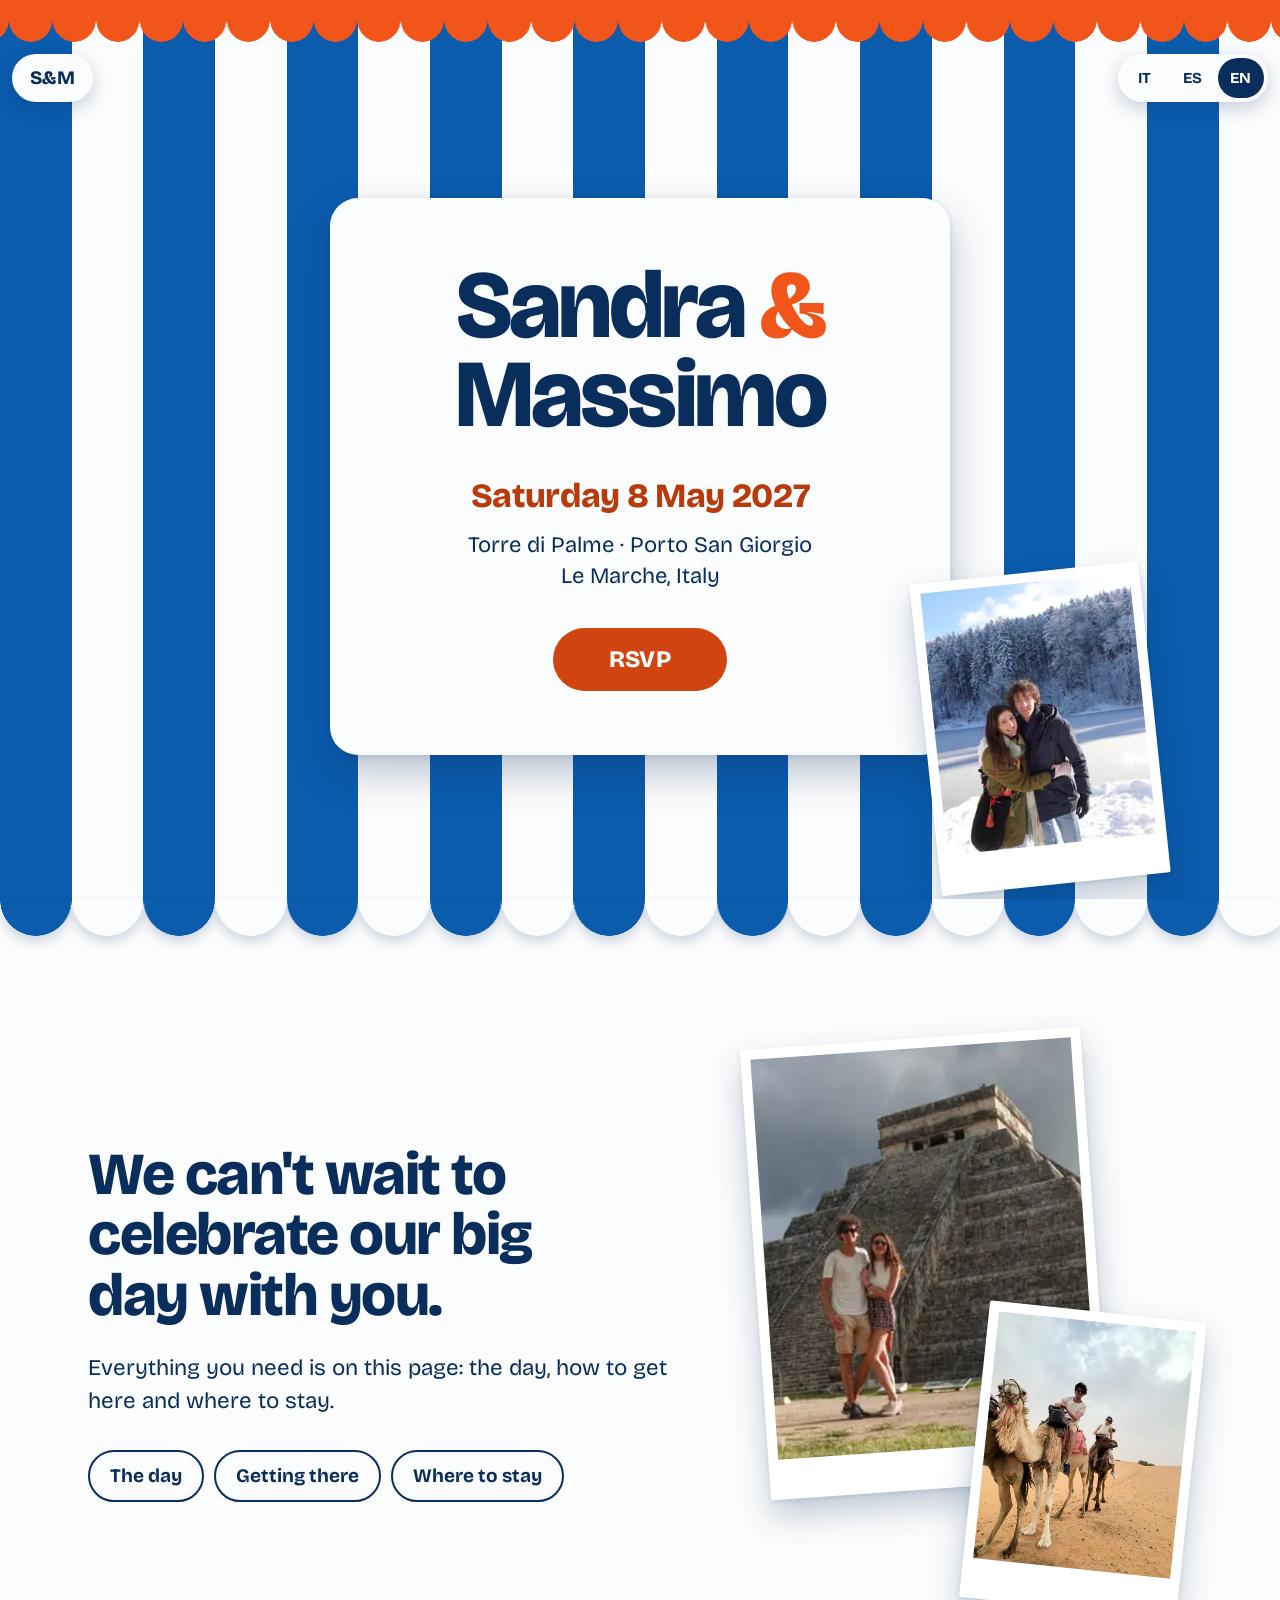
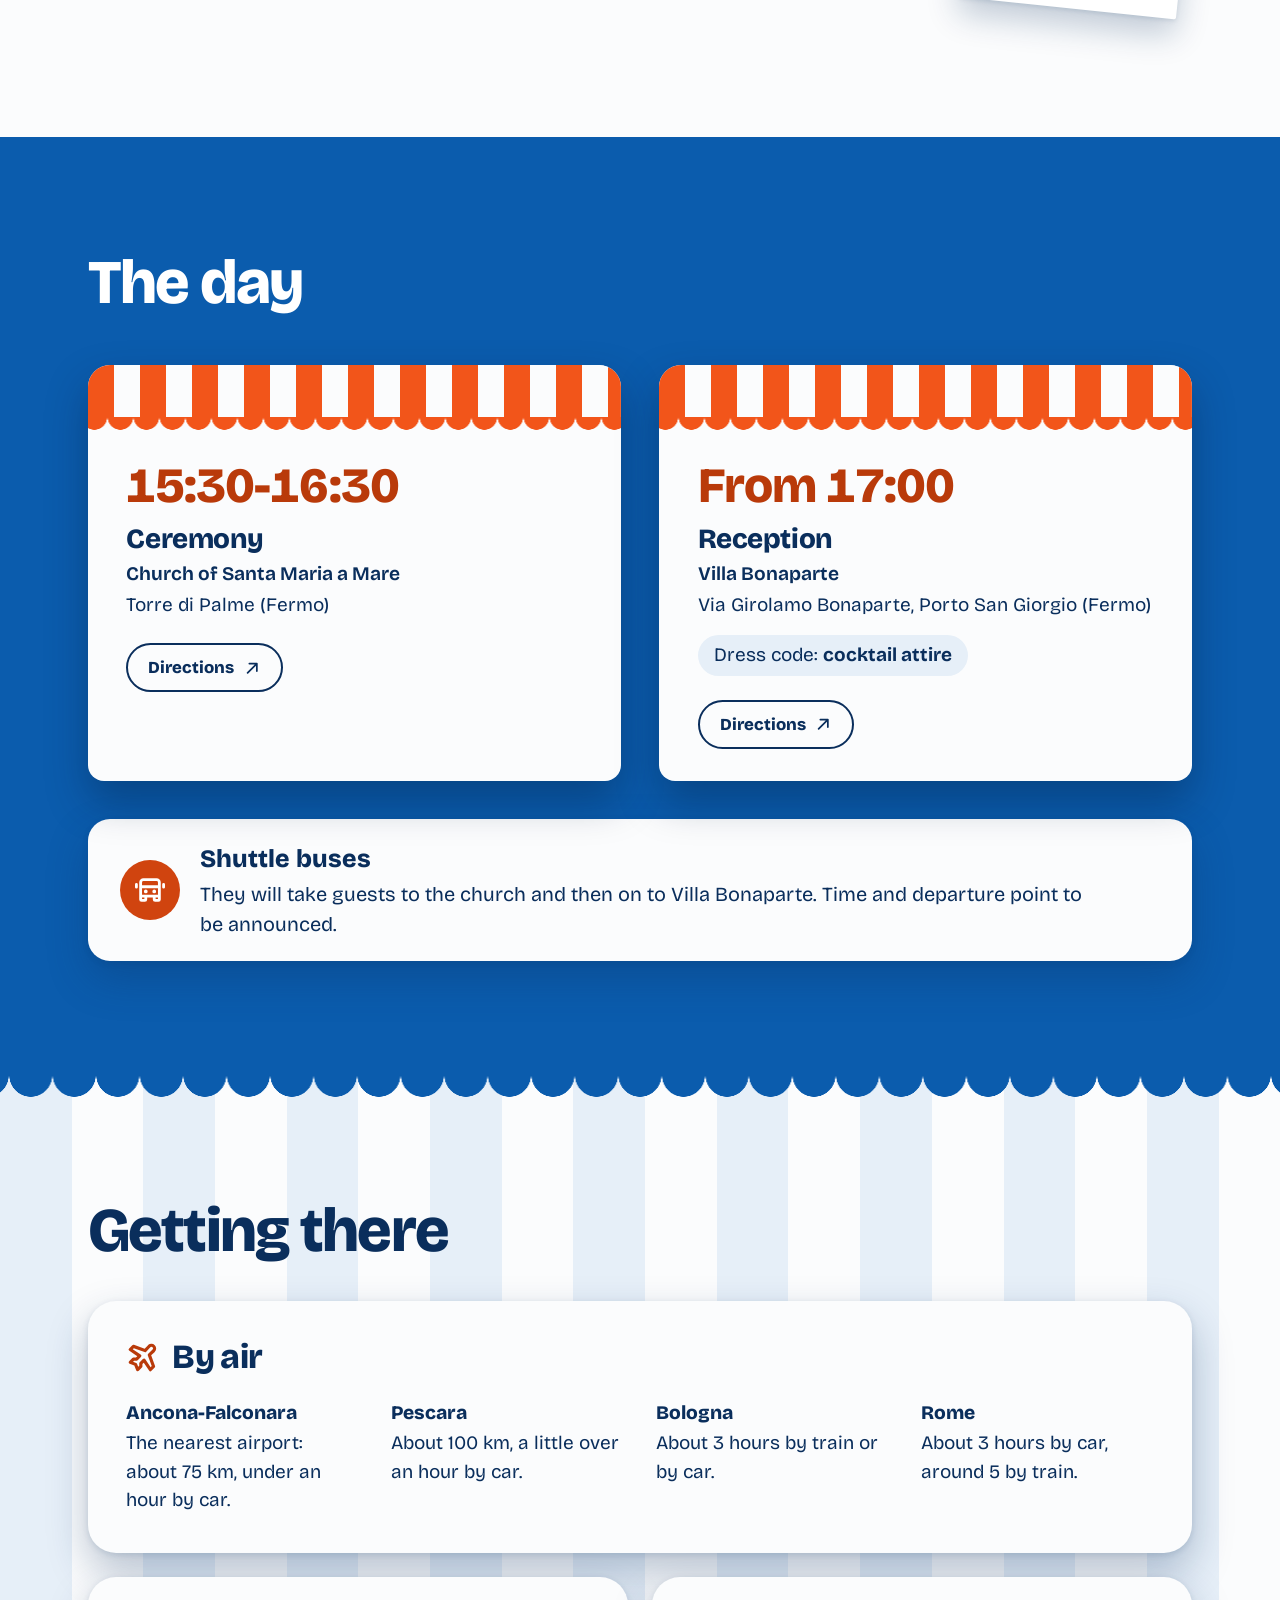
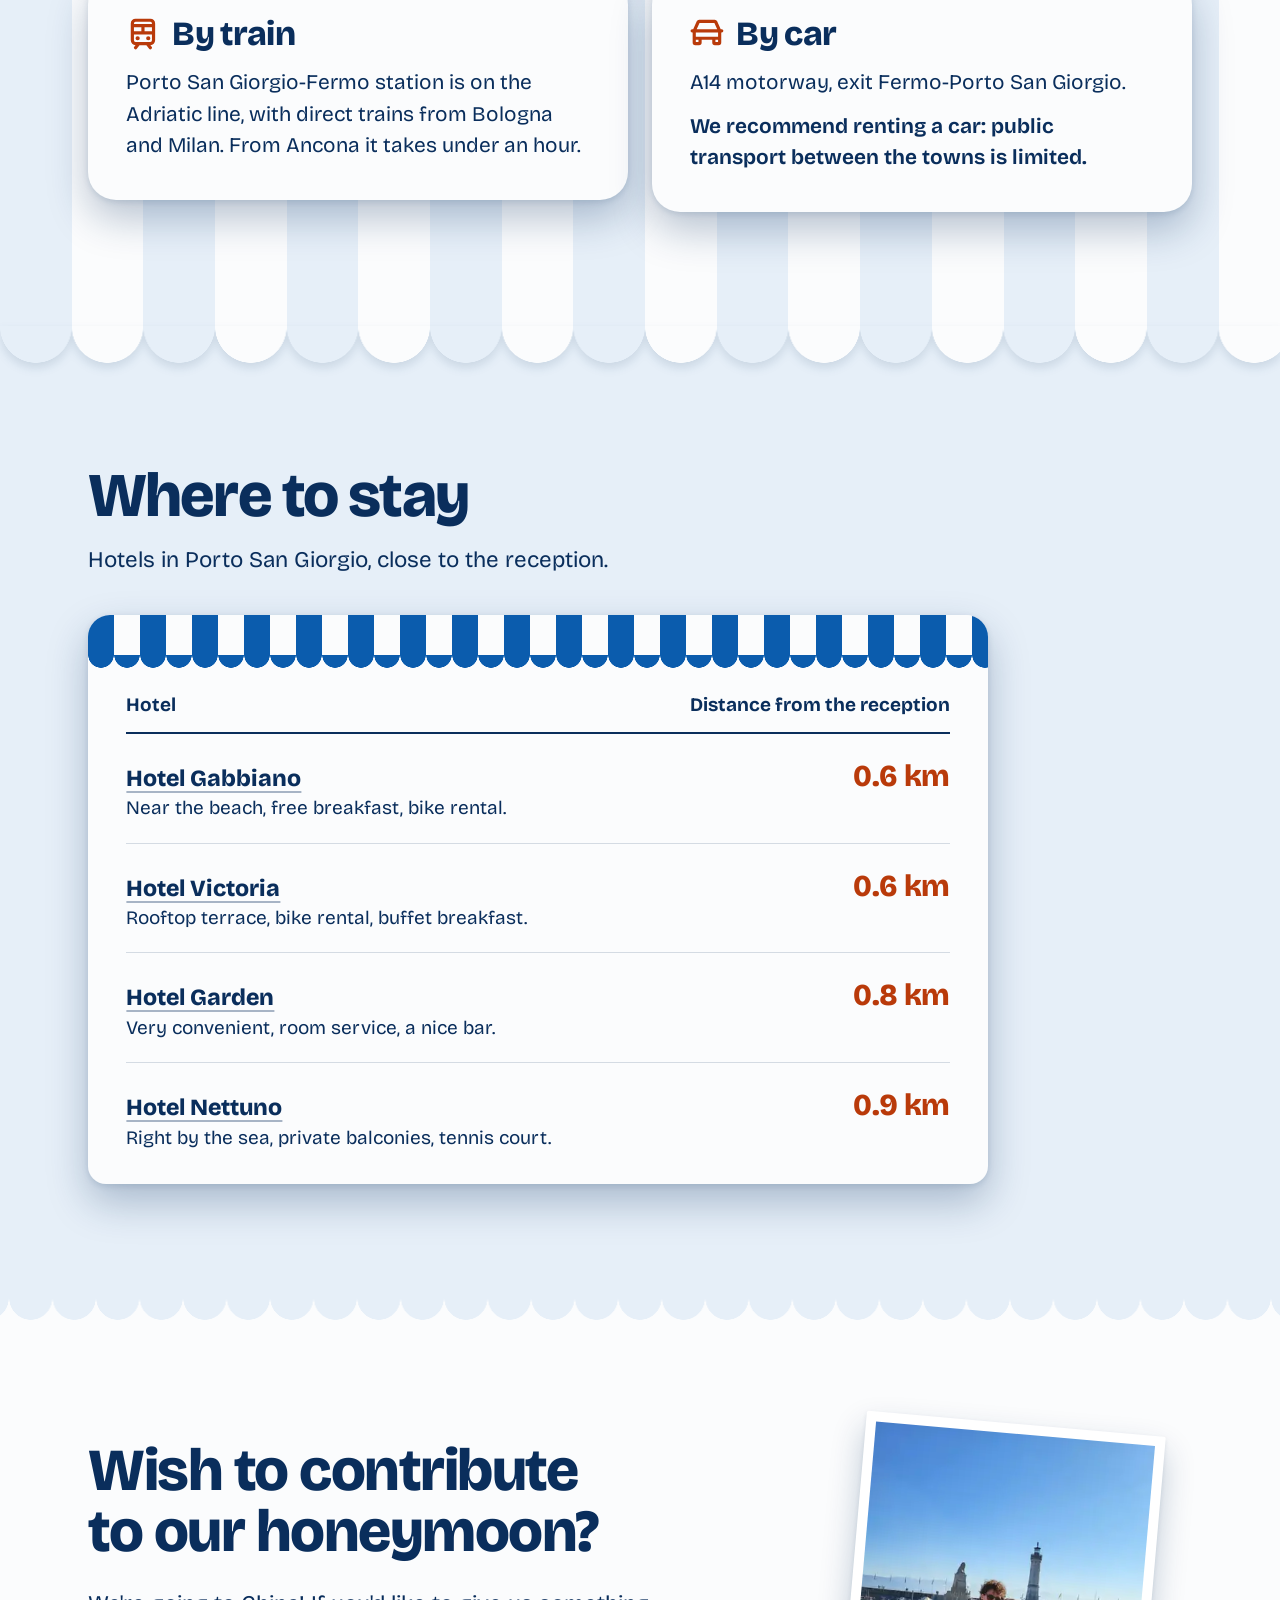
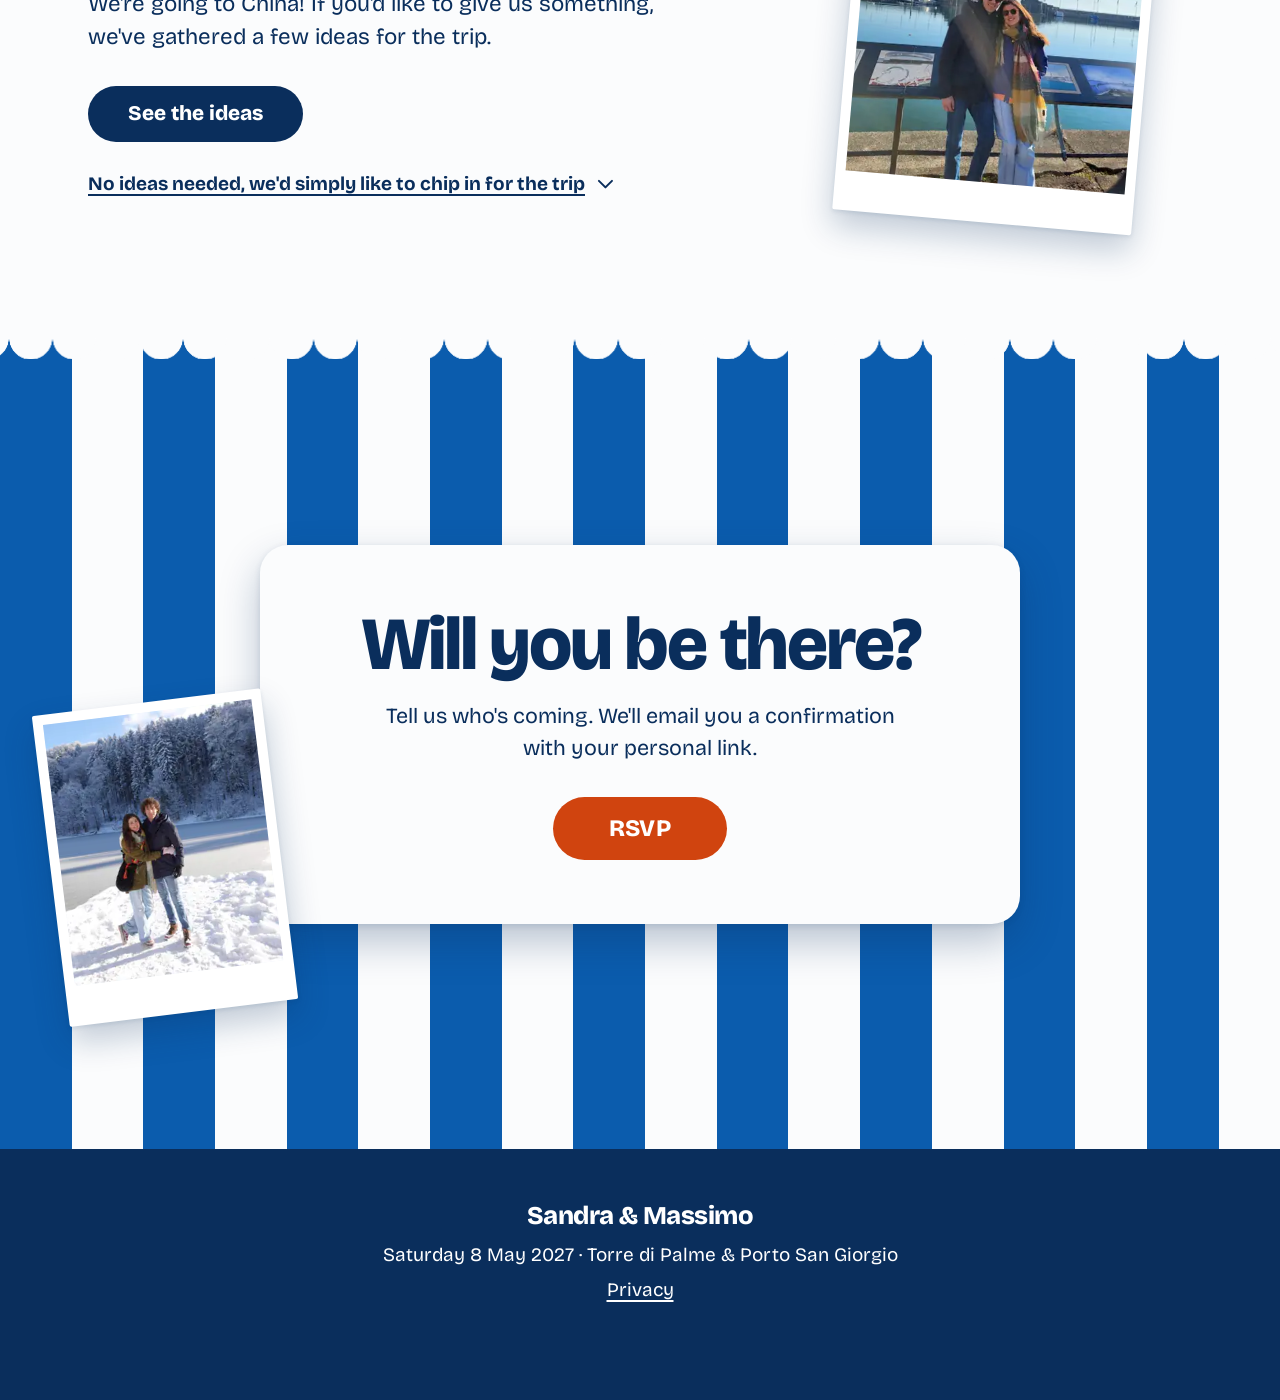
==== commit 52289a13: "Replies can't be changed once sent; honeymoon list is China only - RSVP: review screen with a clear " ====
--- a/index.html
+++ b/index.html
@@ -193,7 +193,7 @@
   <div class="wrap gift-cta-grid">
     <div class="gift-cta-copy">
       <h2 id="gift-title" class="statement" data-i18n="giftcta.title">Wish to contribute to our honeymoon?</h2>
-      <p class="lede" data-i18n="giftcta.text">We haven't decided where to go yet. If you'd like to give us something, we've gathered a few ideas for the trip.</p>
+      <p class="lede" data-i18n="giftcta.text">We're going to China! If you'd like to give us something, we've gathered a few ideas for the trip.</p>
       <a class="btn btn--navy" href="honeymoon.html" data-href="honeymoon.html" data-keep-lang data-i18n="giftcta.button">See the ideas</a>
       <details class="direct" id="direct">
         <summary><span data-i18n="giftcta.direct">No ideas needed, we'd simply like to chip in for the trip</span><svg class="ic direct-caret" viewBox="0 0 256 256" aria-hidden="true" data-icon="caret-down"></svg></summary>
@@ -216,7 +216,7 @@
   <div class="rsvp-inner">
     <div class="sign rsvp-sign">
       <h2 id="rsvp-title" class="rsvp-title" data-i18n="rsvp.title">Will you be there?</h2>
-      <p data-i18n="rsvp.text">Tell us who's coming. We'll email you a link so you can change your reply at any time.</p>
+      <p data-i18n="rsvp.text">Tell us who's coming. We'll email you a confirmation with your personal link.</p>
       <a class="btn btn--rsvp" id="close-rsvp" href="rsvp.html" data-href="rsvp.html" data-keep-lang data-i18n="rsvp.button">RSVP</a>
     </div>
     <figure class="polaroid polaroid--close" data-drop>
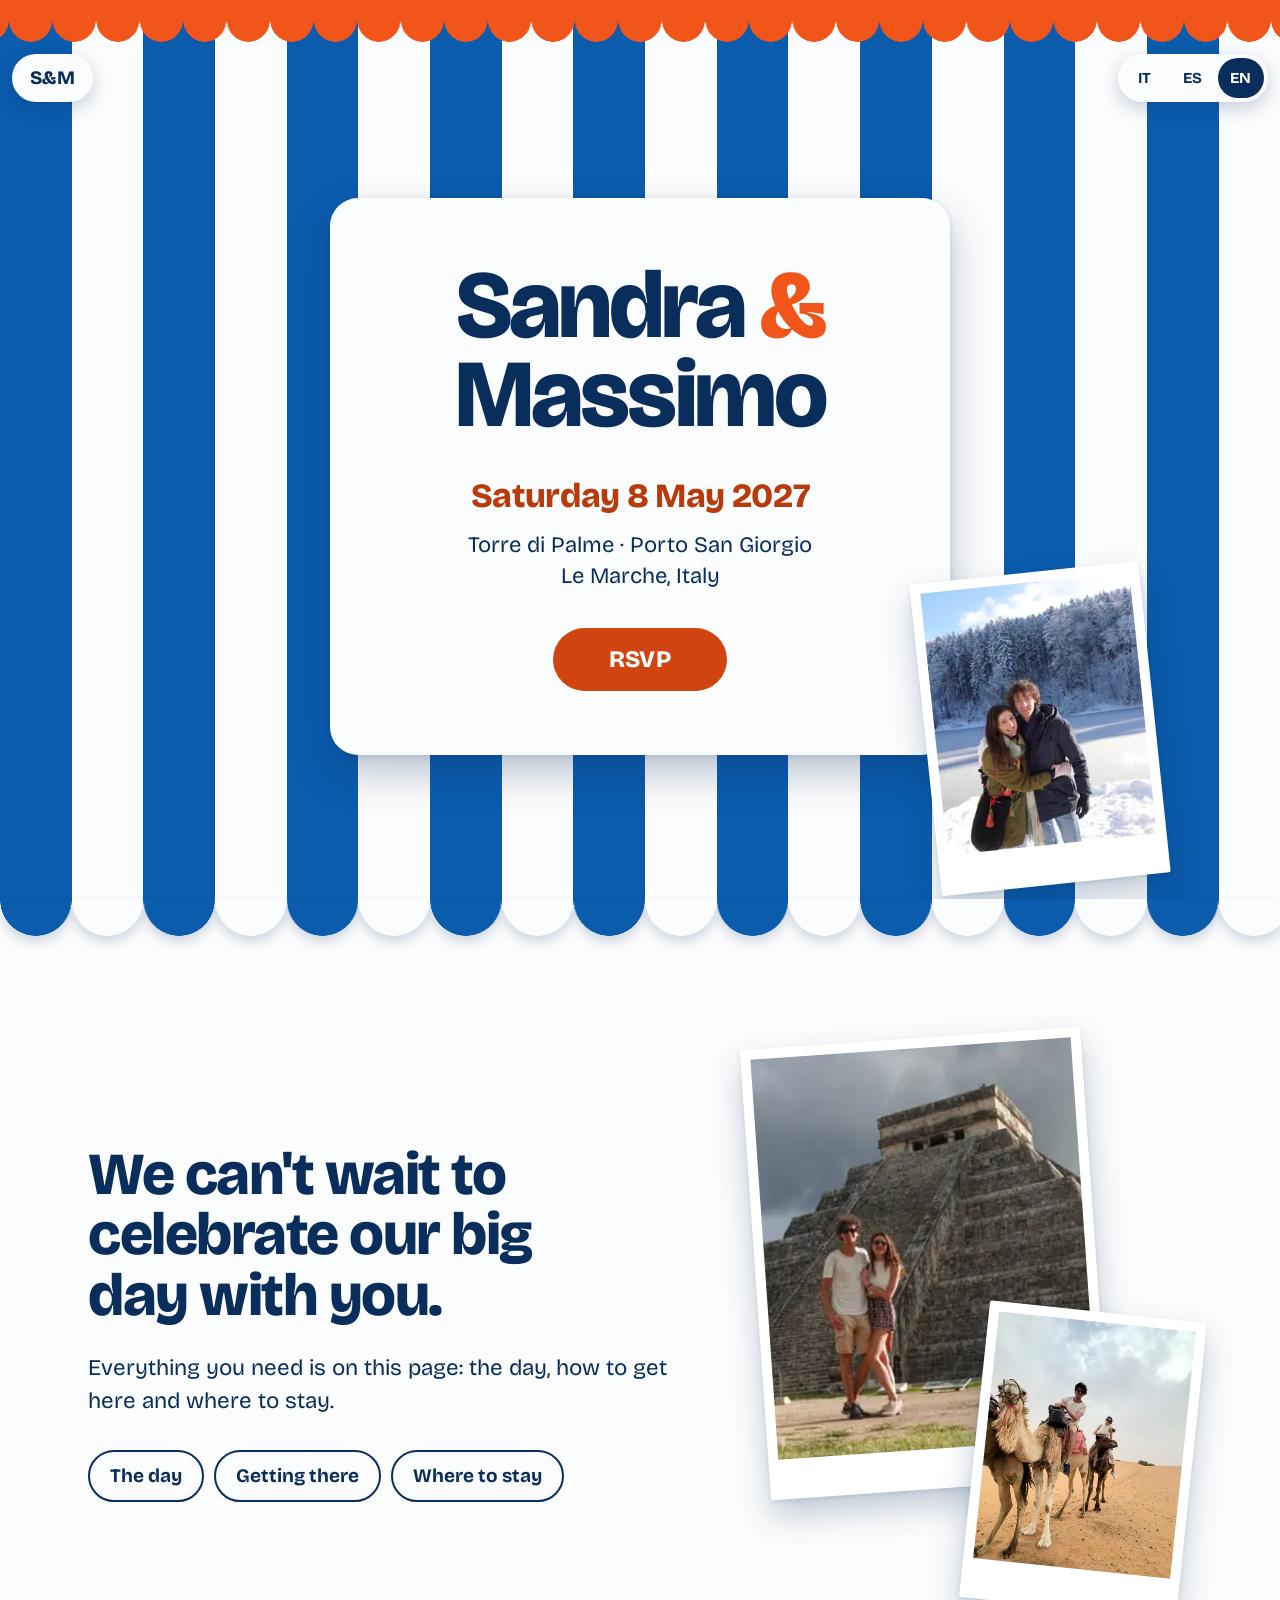
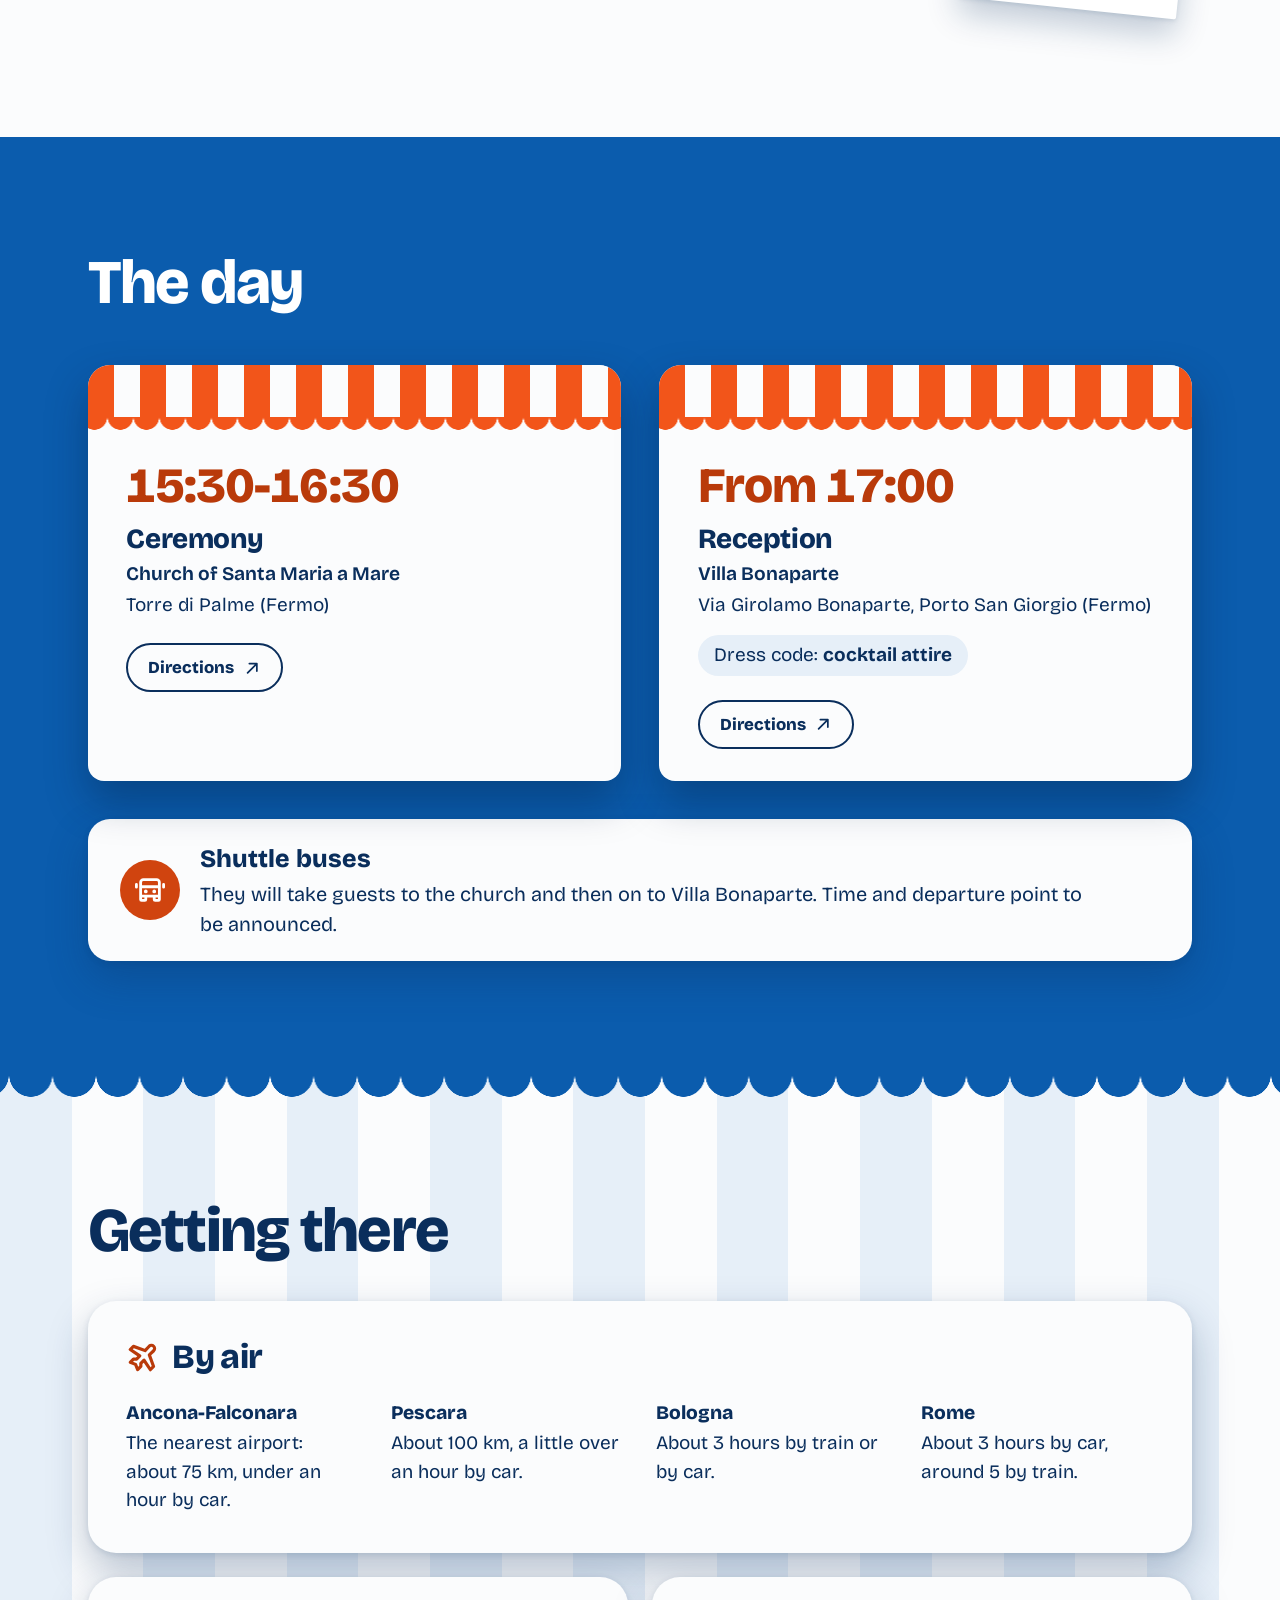
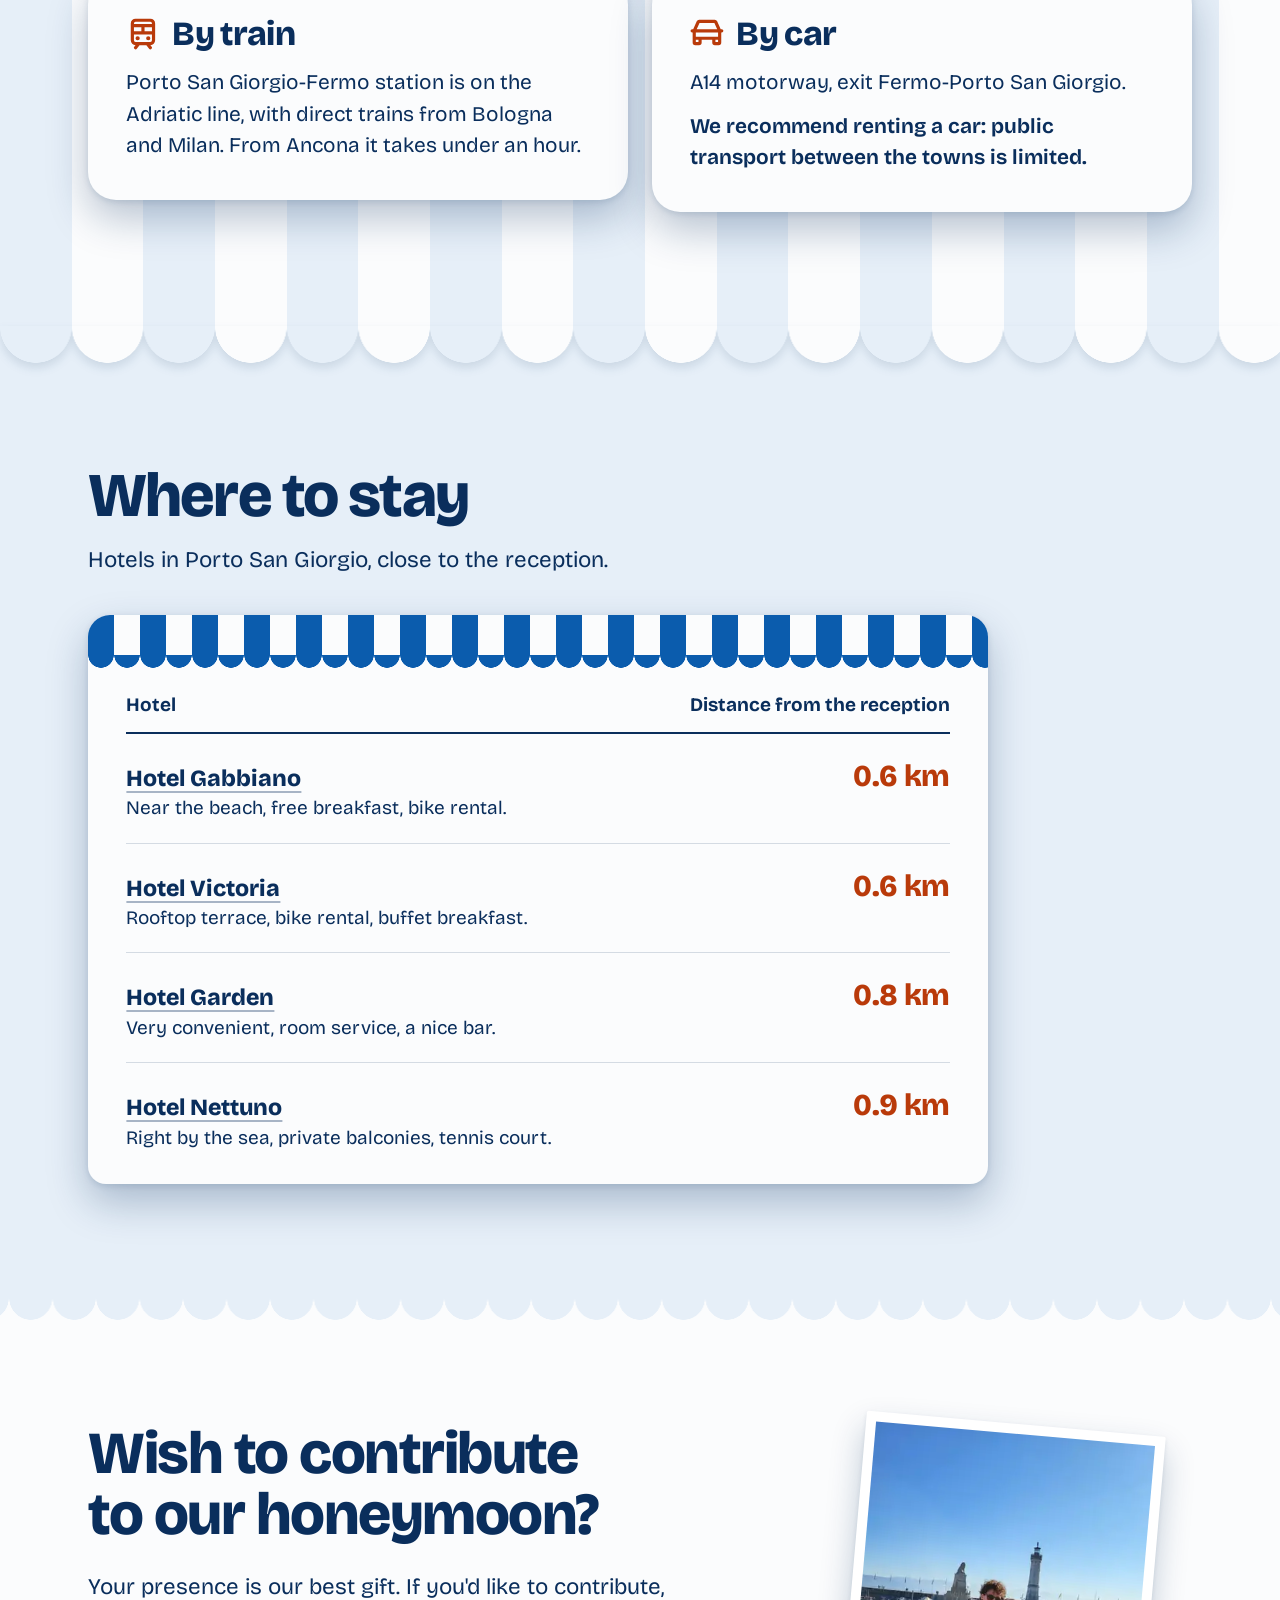
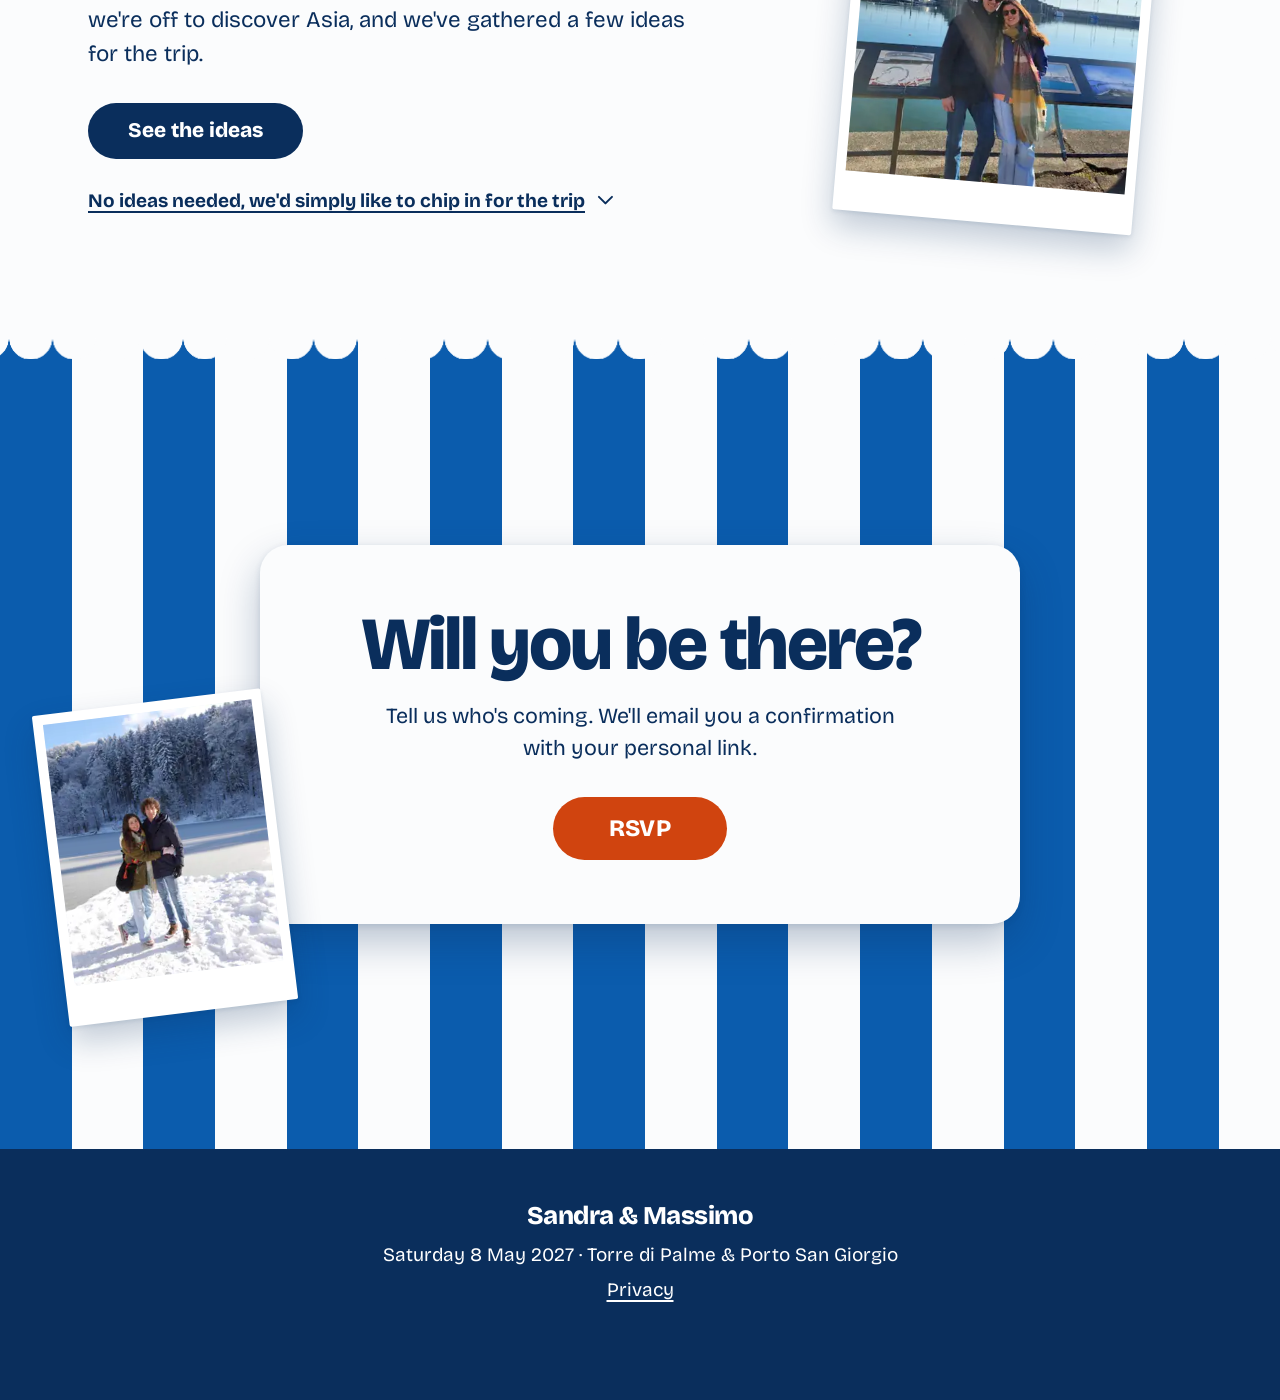
==== commit eb88731b: "Honeymoon: China and the Philippines (Sandra's list), drawing, no empty gift box Co-Authored-By: Cla" ====
--- a/index.html
+++ b/index.html
@@ -193,7 +193,7 @@
   <div class="wrap gift-cta-grid">
     <div class="gift-cta-copy">
       <h2 id="gift-title" class="statement" data-i18n="giftcta.title">Wish to contribute to our honeymoon?</h2>
-      <p class="lede" data-i18n="giftcta.text">We're going to China! If you'd like to give us something, we've gathered a few ideas for the trip.</p>
+      <p class="lede" data-i18n="giftcta.text">Your presence is our best gift. If you'd like to contribute, we're off to discover Asia, and we've gathered a few ideas for the trip.</p>
       <a class="btn btn--navy" href="honeymoon.html" data-href="honeymoon.html" data-keep-lang data-i18n="giftcta.button">See the ideas</a>
       <details class="direct" id="direct">
         <summary><span data-i18n="giftcta.direct">No ideas needed, we'd simply like to chip in for the trip</span><svg class="ic direct-caret" viewBox="0 0 256 256" aria-hidden="true" data-icon="caret-down"></svg></summary>
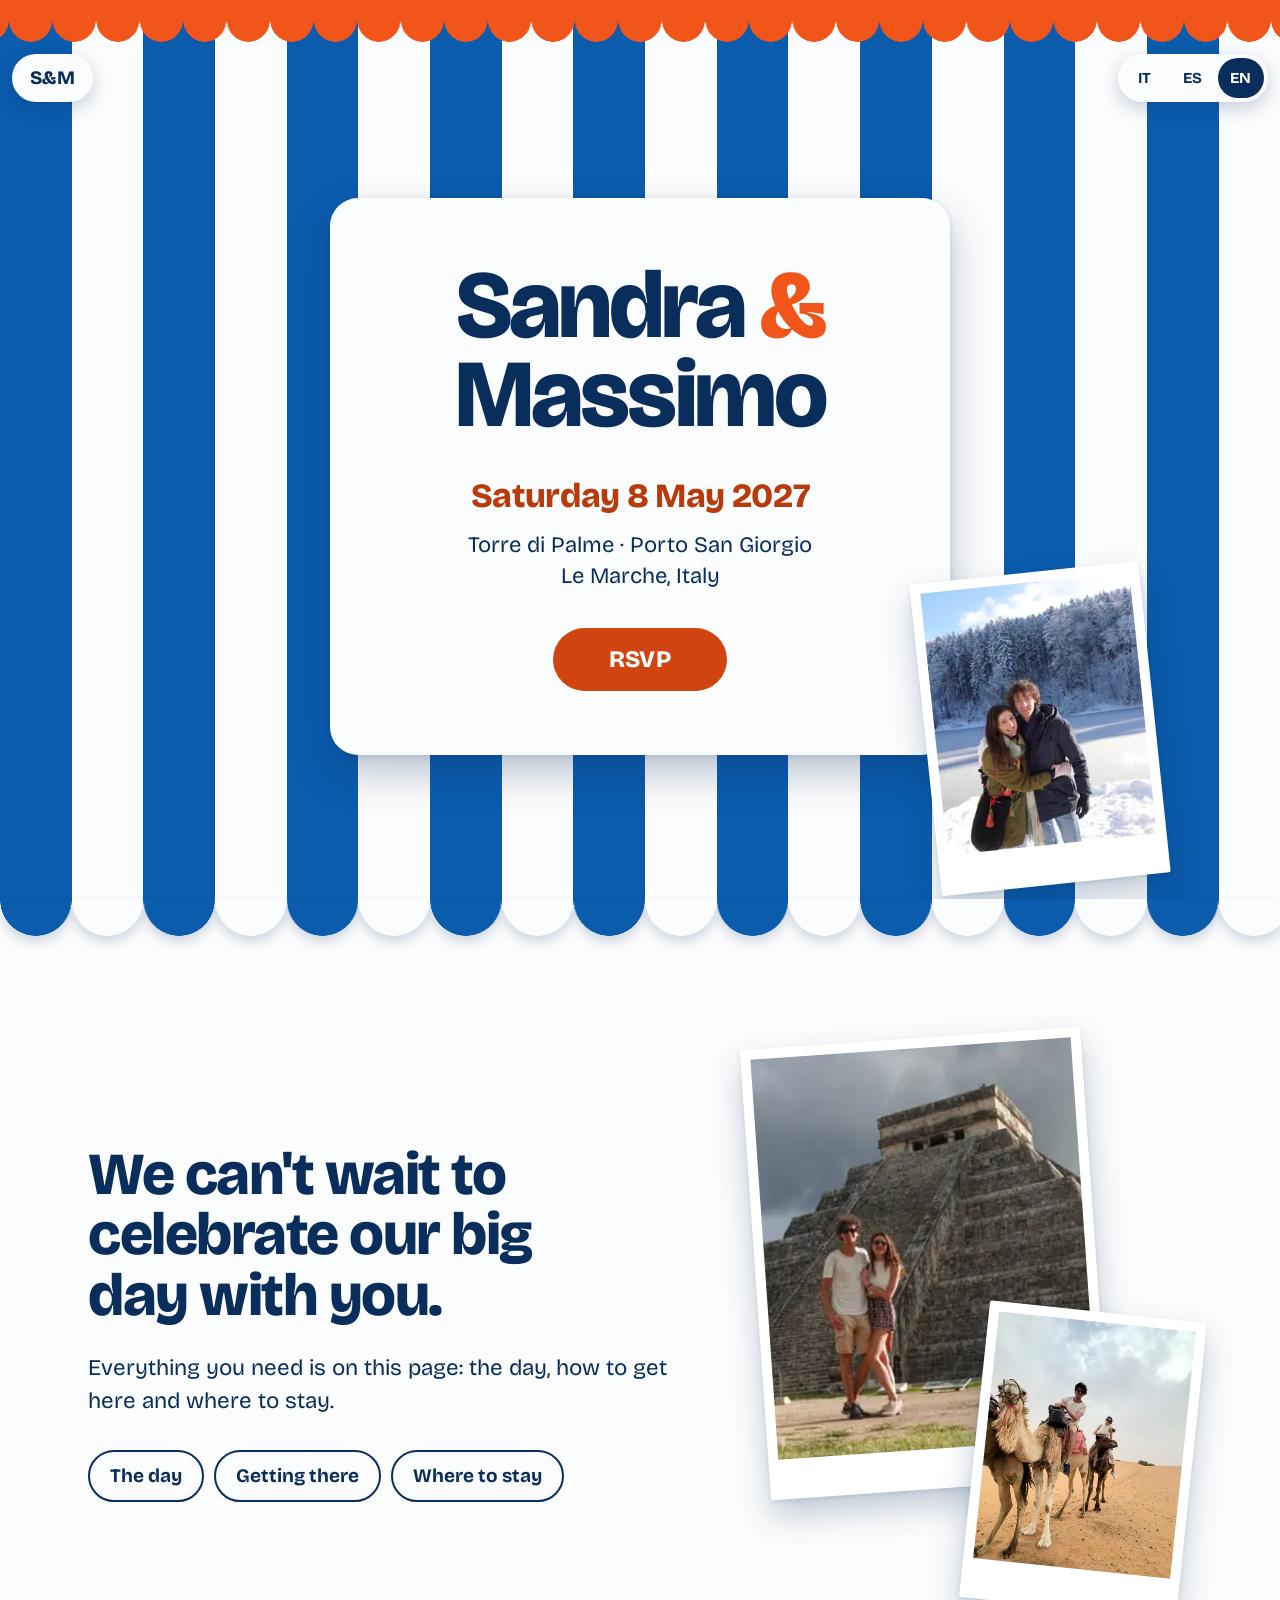
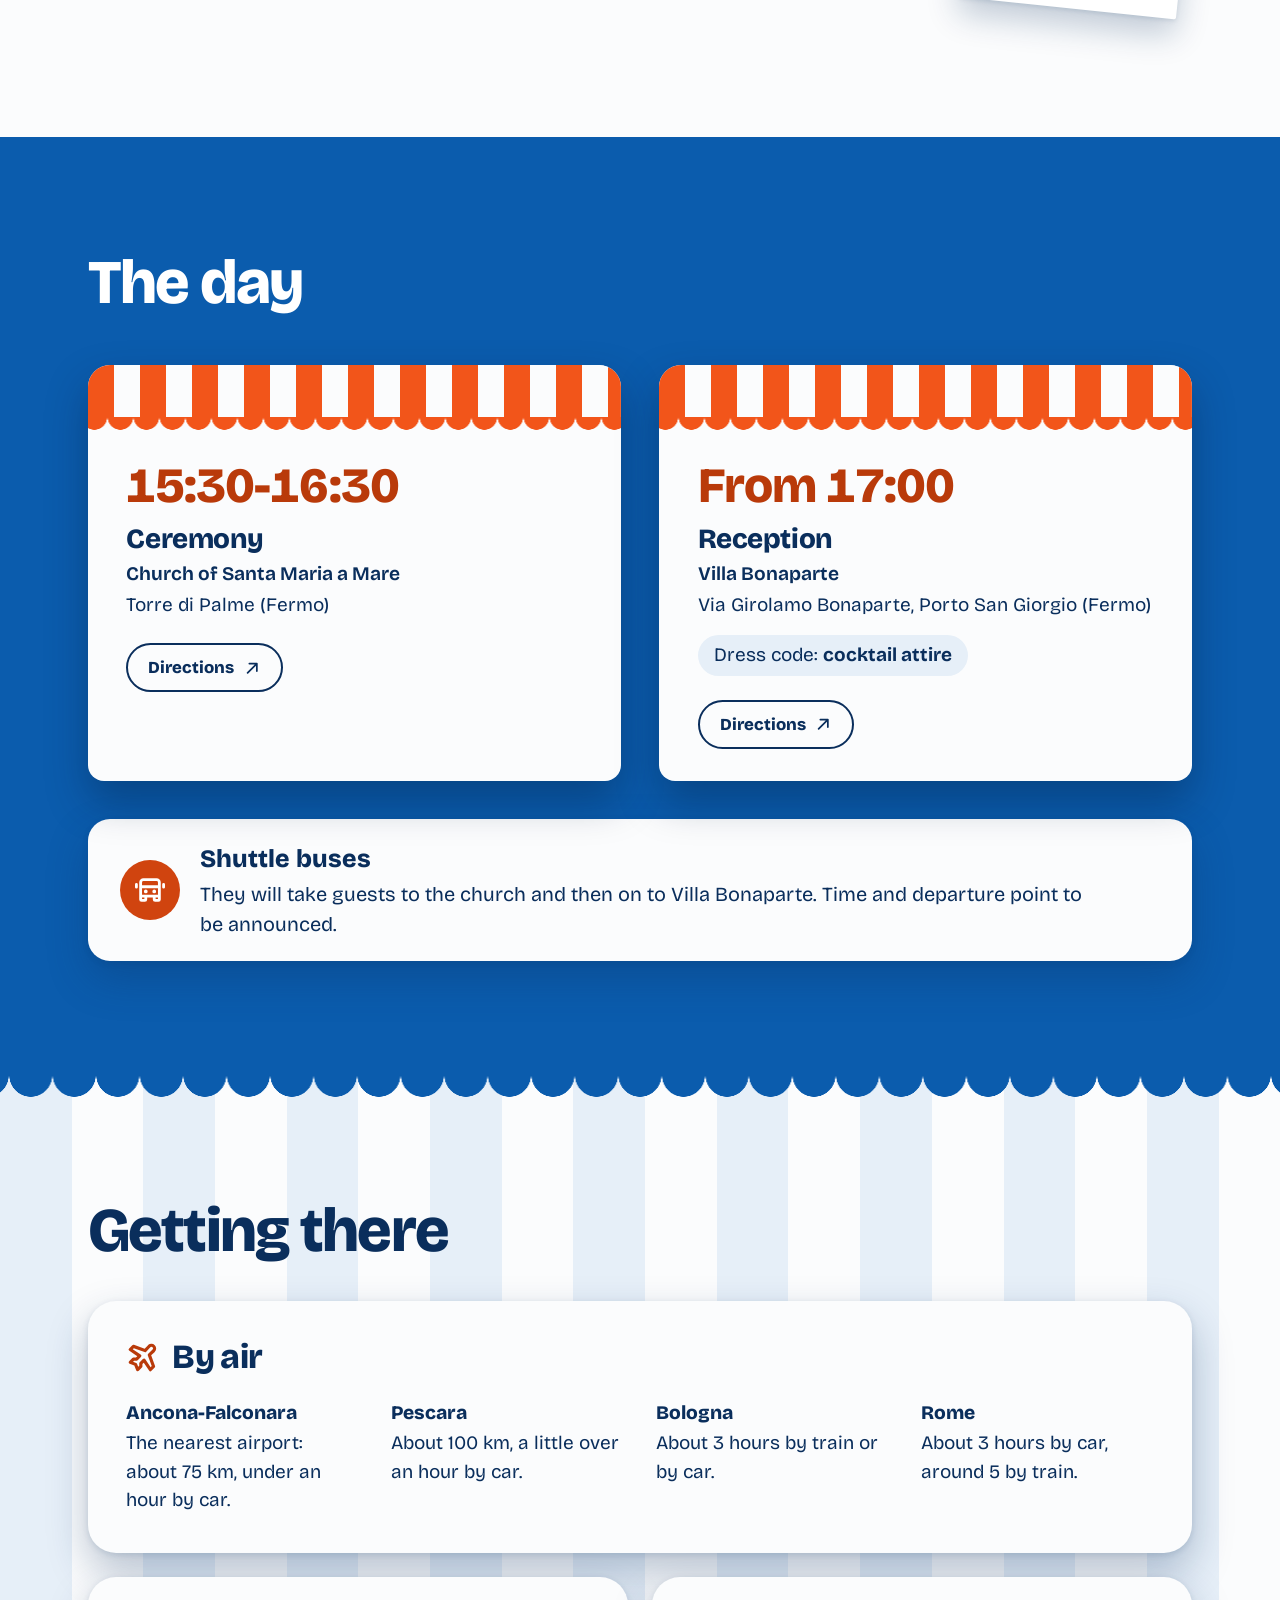
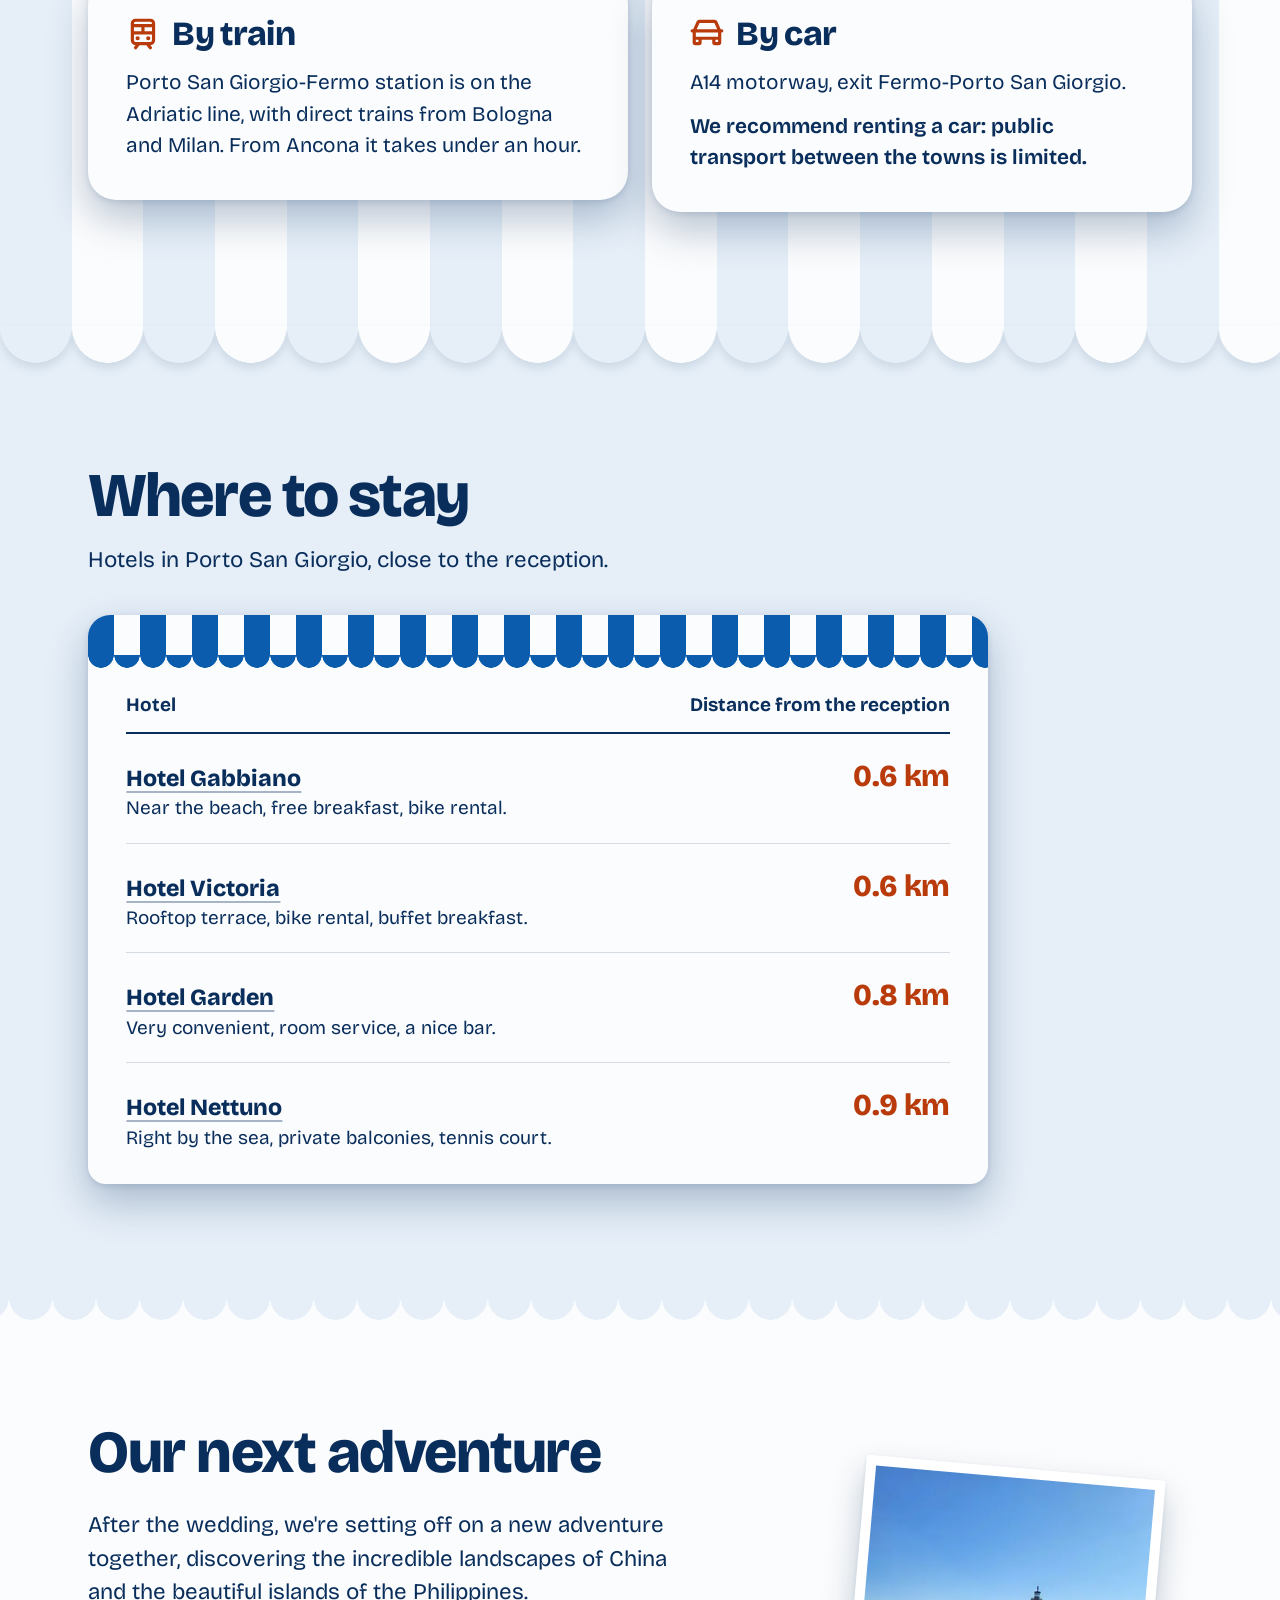
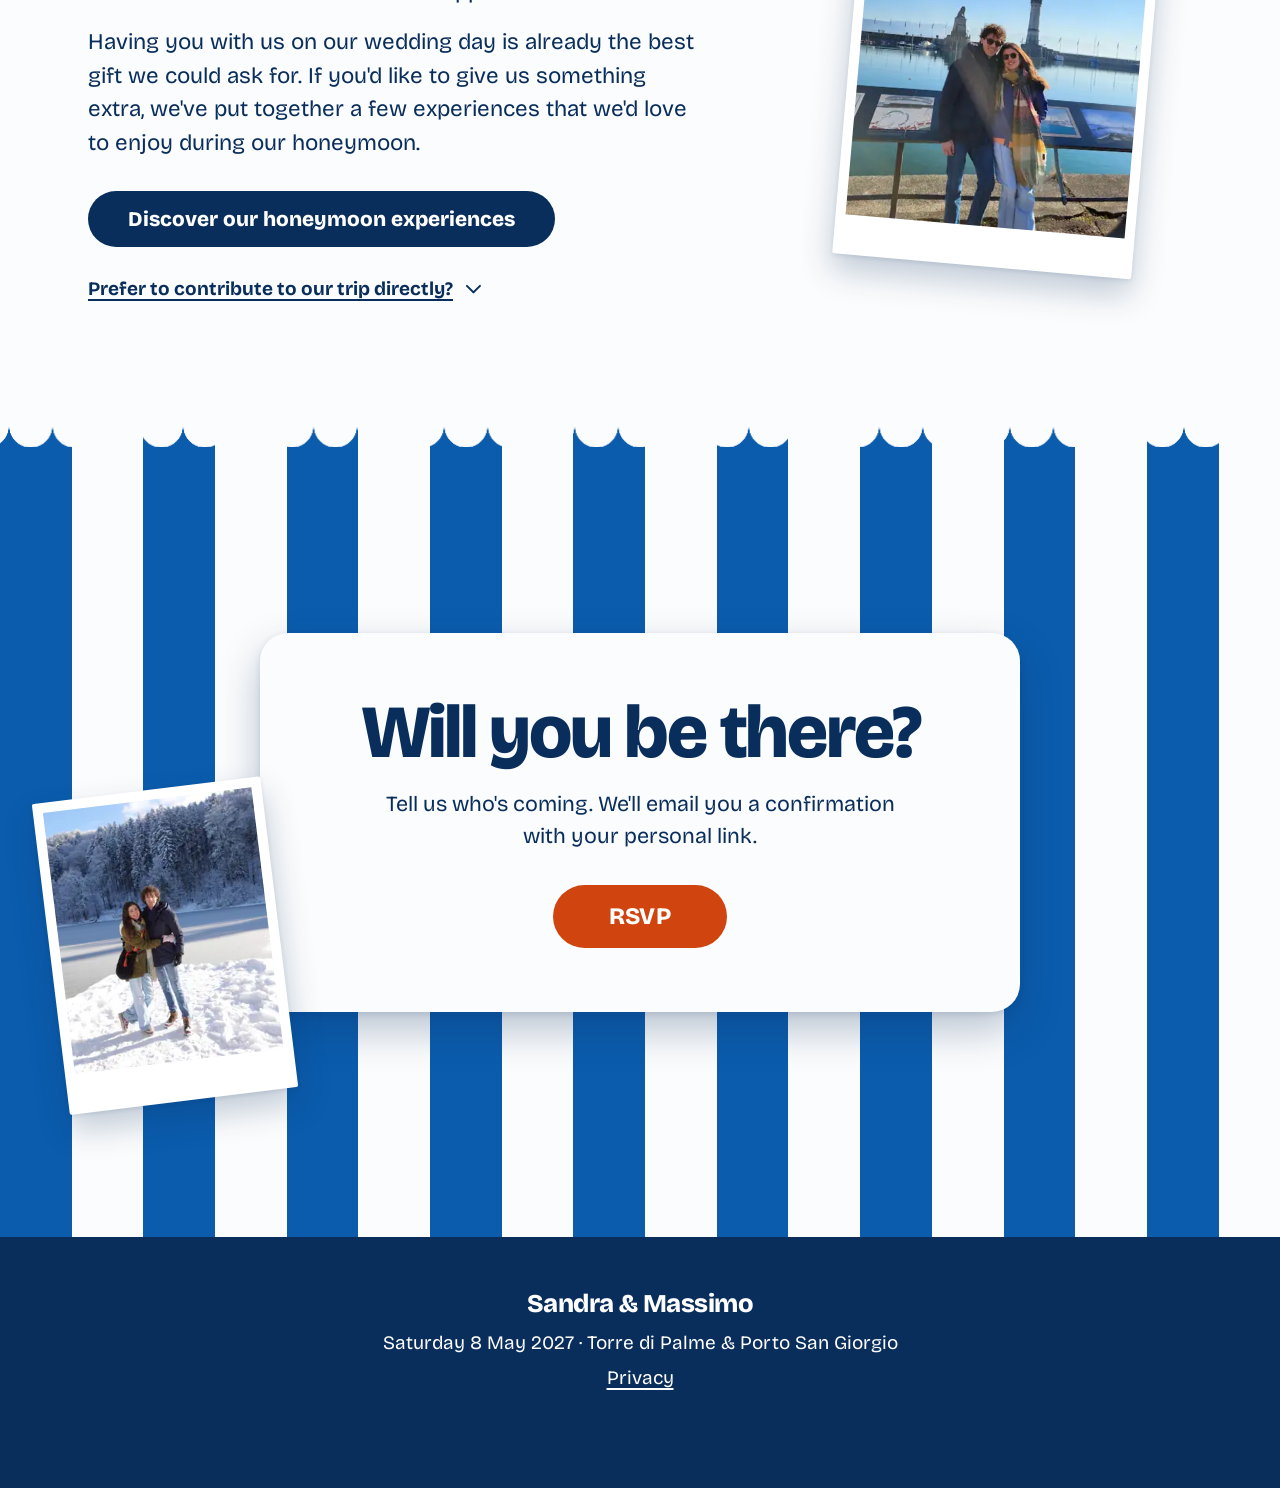
==== commit 41534c2a: "Main page gift section: Sandra's 'Our next adventure' text Co-Authored-By: Claude Opus 5.5 <noreply@" ====
--- a/index.html
+++ b/index.html
@@ -192,11 +192,12 @@
 <section class="gift-cta" id="honeymoon" aria-labelledby="gift-title">
   <div class="wrap gift-cta-grid">
     <div class="gift-cta-copy">
-      <h2 id="gift-title" class="statement" data-i18n="giftcta.title">Wish to contribute to our honeymoon?</h2>
-      <p class="lede" data-i18n="giftcta.text">Your presence is our best gift. If you'd like to contribute, we're off to discover Asia, and we've gathered a few ideas for the trip.</p>
-      <a class="btn btn--navy" href="honeymoon.html" data-href="honeymoon.html" data-keep-lang data-i18n="giftcta.button">See the ideas</a>
+      <h2 id="gift-title" class="statement" data-i18n="giftcta.title">Our next adventure</h2>
+      <p class="lede" data-i18n="giftcta.text">After the wedding, we're setting off on a new adventure together, discovering the incredible landscapes of China and the beautiful islands of the Philippines.</p>
+      <p class="lede gift-cta-more" data-i18n="giftcta.text2">Having you with us on our wedding day is already the best gift we could ask for. If you'd like to give us something extra, we've put together a few experiences that we'd love to enjoy during our honeymoon.</p>
+      <a class="btn btn--navy" href="honeymoon.html" data-href="honeymoon.html" data-keep-lang data-i18n="giftcta.button">Discover our honeymoon experiences</a>
       <details class="direct" id="direct">
-        <summary><span data-i18n="giftcta.direct">No ideas needed, we'd simply like to chip in for the trip</span><svg class="ic direct-caret" viewBox="0 0 256 256" aria-hidden="true" data-icon="caret-down"></svg></summary>
+        <summary><span data-i18n="giftcta.direct">Prefer to contribute to our trip directly?</span><svg class="ic direct-caret" viewBox="0 0 256 256" aria-hidden="true" data-icon="caret-down"></svg></summary>
         <div class="direct-body">
           <p data-i18n="g.directIntro">Here's everything you need. If you'd like us to know the gift is from you, write your name in the payment description.</p>
           <div class="pay-methods" id="direct-methods"></div>
--- a/styles.css
+++ b/styles.css
@@ -231,6 +231,7 @@
 .gift-cta { position: relative; background: var(--canvas); padding-block: calc(var(--d) / 2 + clamp(64px, 8vw, 112px)) clamp(80px, 9vw, 120px); }
 .gift-cta-grid { display: grid; grid-template-columns: 1.25fr .75fr; gap: clamp(40px, 6vw, 96px); align-items: center; }
 .gift-cta .btn--navy { margin-top: 32px; }
+.gift-cta-more { margin-top: 16px; }
 .polaroid--gift { --r: 5deg; width: min(300px, 100%); justify-self: center; }
 .valance--canvas { --c: var(--canvas); }
 .btn--navy { background: var(--navy); color: #fff; font-size: clamp(1.1rem, .4vw + 1rem, 1.3rem); min-height: 56px; padding: 12px 40px; }
